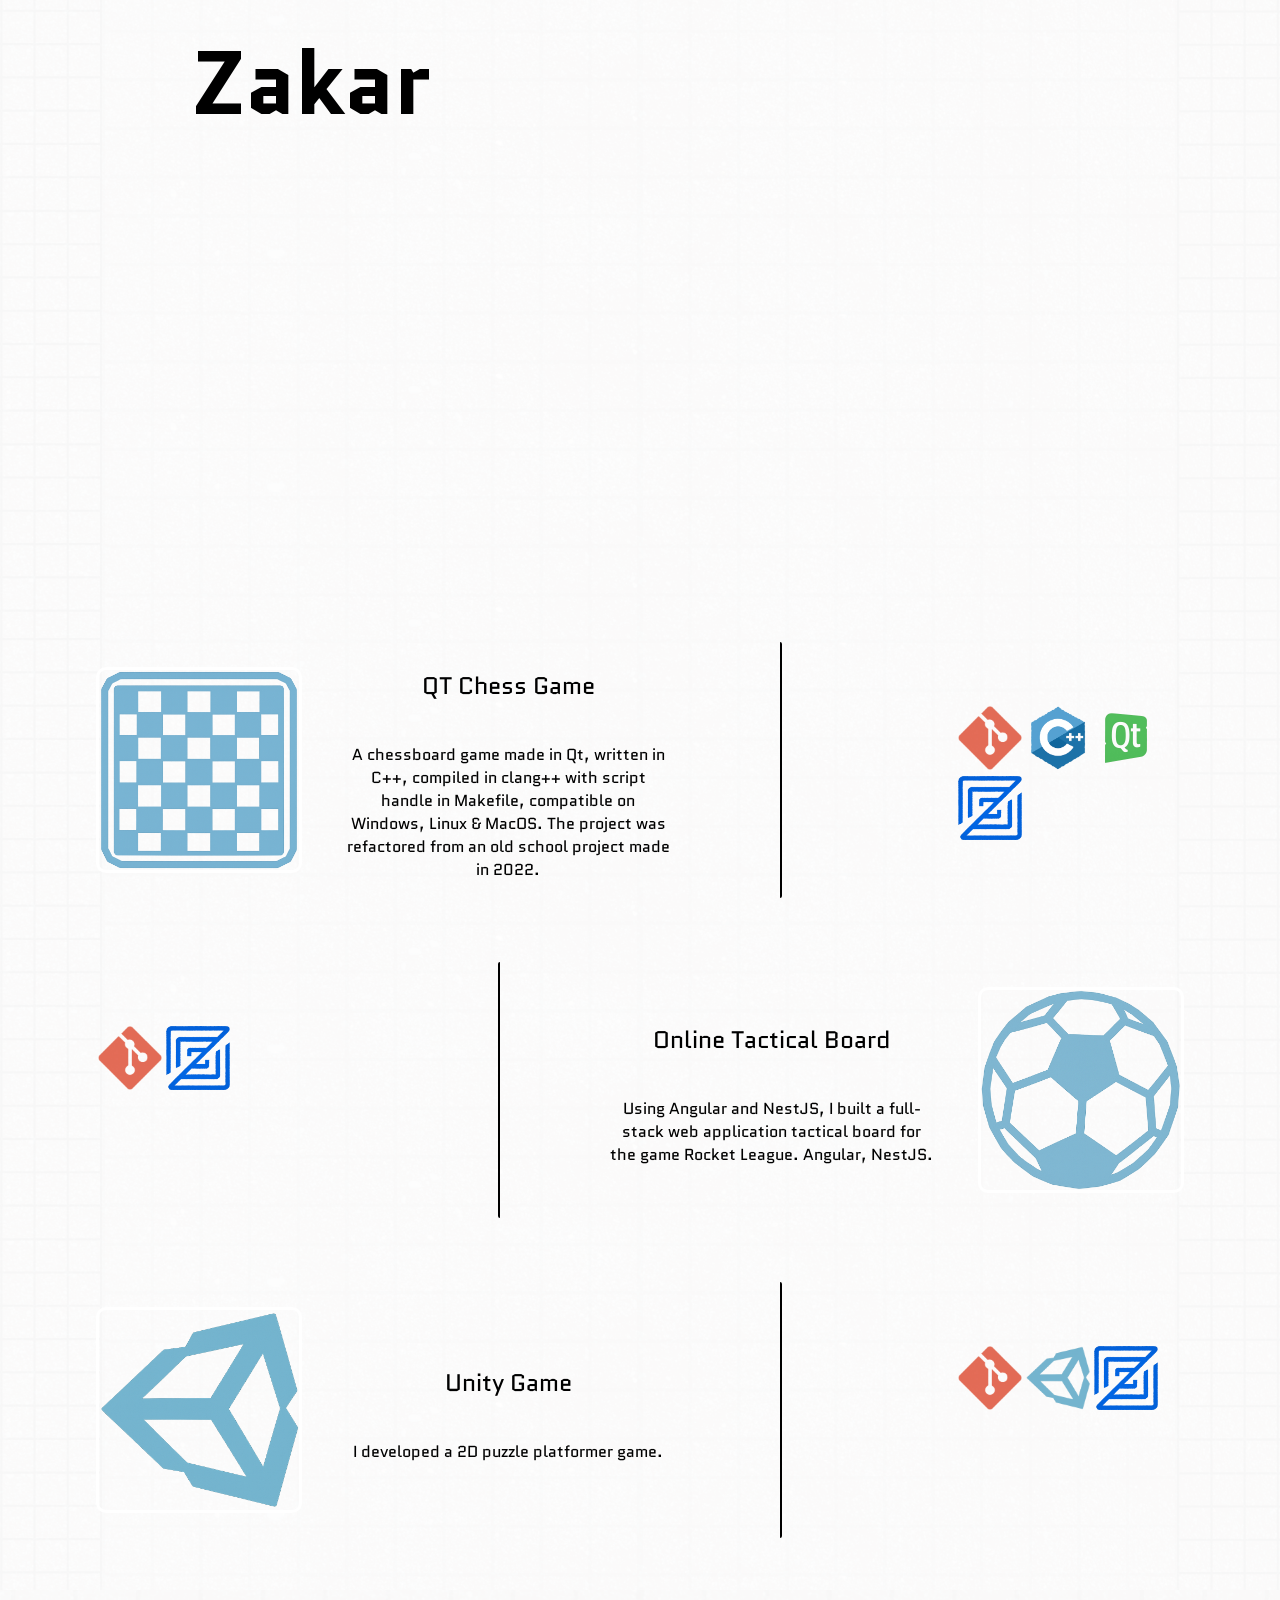
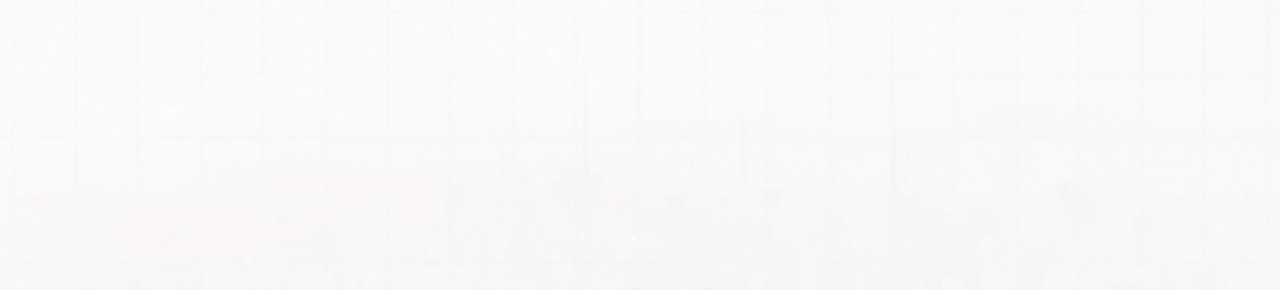
==== index.html @ ba34f562 "feat: popup set up" ====
<!doctype html>
<html leng="en">
    <head>
        <meta charset="UTF-8" />
        <meta name="viewport" content="width=device-width, initial-scale=1.0" />
        <link rel="stylesheet" href="./index.css" />
        <link rel="stylesheet" href="./popup.css" />
        <link rel="icon" type="image/x-icon" href="./assets/favicon.ico" />
        <link rel="preconnect" href="https://fonts.googleapis.com" />
        <link rel="preconnect" href="https://fonts.gstatic.com" crossorigin />
        <link
            href="https://fonts.googleapis.com/css2?family=Quantico:ital,wght@0,400;0,700;1,400;1,700&display=swap"
            rel="stylesheet"
        />
        <title>ZakariaZair</title>
        <script type="module" src="./index.js"></script>
    </head>

    <body>
        <div class="popup-holder"></div>
        <header>
            <!-- NAV  BAR -->
            <!-- Not right now... -->
            <!--    ME    -->
            <div class="self-holder">
                <div class="self-name">
                    <h1></h1>
                </div>
                <div class="self-description">
                    <p></p>
                    <div class="self-links"></div>
                </div>
                <div class="self-profile"></div>
            </div>
        </header>
        <main>
            <!-- PROJECTs -->
            <div class="projects-holder"></div>
        </main>
        <footer>
            <!--   INFO   -->
        </footer>
    </body>
</html>
---- index.css ----
html {
    font-family: "Quantico", sans-serif;
}

body {
    padding: 0;
    margin: 0;
}

header {
    width: 100%;
    height: 70vh;
    padding: 0;
    margin: 0;
    background-color: cadetblue;
    background: center/100% url("assets/up_bg.png");
}

.self-holder {
    width: 70%;
    height: 100%;
    margin: 0 15%;
    display: flex;
    justify-content: flex-start;
    align-items: center;
    flex-direction: column;
}

.self-name {
    width: 100%;
    padding: 2% 0 1%;
    display: flex;
    justify-content: flex-start;
    align-items: center;
    flex-direction: row;
    & h1 {
        padding: 0;
        margin: 0;
        font-size: 90px;
    }
}

.self-description {
    width: 100%;
    padding: 1% 0;
    display: flex;
    justify-content: flex-start;
    align-items: center;
    flex-direction: row;
    & p {
        padding: 0;
        margin: 0;
        font-size: 24px;
    }
}

.self-links {
    display: flex;
    flex-direction: row;
    align-items: center;
    justify-content: flex-start;
    & a {
        width: 32px;
        height: 32px;
        margin: 0 5px;
    }
    & * img {
        width: 32px;
        height: 32px;
    }
    & * img:hover {
        width: 40px;
        height: 40px;
    }
}

.self-profile {
    margin: 25px 0 0;
    width: 100%;
    display: flex;
    flex-direction: column;
    align-items: flex-start;
    justify-content: center;
    & p {
        font-size: 16px;
        margin: 2px 0;
    }
}

main {
    width: 100%;
    padding: 0;
    margin: 0;
    background: center/100% url("assets/up_bg.png");
}

.projects-holder {
    width: 100%;
    display: flex;
    align-items: center;
    flex-direction: column;
    justify-content: space-around;
    & .project-container:nth-child(even) {
        flex-direction: row-reverse;
        & .project-description {
            padding-left: 10%;
            margin-left: 12%;
            border-left: 2px solid black;
            border-radius: 2px;
        }
    }
    & .project-container:nth-child(odd) {
        flex-direction: row;
        & .project-description {
            padding-right: 10%;
            margin-right: 12%;
            border-right: 2px solid black;
            border-radius: 2px;
        }
    }
}

.project-container {
    width: 85%;
    height: 320px;
    display: flex;
    flex-wrap: wrap;
    justify-content: space-between;
    align-items: center;
    transition:
        opacity 0.5s ease-in-out,
        transform 1.2s cubic-bezier(0.68, -0.55, 0.265, 1.55);
}

.project-button {
    border: 3px solid white;
    border-radius: 10px;
    width: 20%;
    margin: 0;
    width: 200px;
    height: 200px;
    & img {
        width: 200px;
        height: 200px;
    }
    &:hover {
        border: 3px solid deepskyblue;
    }
}

.project-description {
    width: 30%;
    height: 80%;
    display: flex;
    flex-direction: column;
    align-items: center;
    justify-content: center;
    & p:first-child {
        font-size: 24px;
    }
    & p:nth-child(2) {
        font-size: 16px;
        text-align: center;
    }
}

.project-logos {
    display: flexbox;
    align-items: center;
    justify-content: center;
    flex-direction: row;
    width: 21%;
    height: 128px;
    & img {
        width: 64px;
        height: 64px;
        margin: 0 2px;
    }
}

footer {
    width: 100%;
    height: 300px;
    padding: 0;
    margin: 0;
    background: no-repeat center/100% url("assets/foot_bg.png");
    background-size: cover;
}

.popup-holder {
    display: none;
    position: absolute;
    width: 100%;
    height: 100%;
    background-color: rgba(0, 0, 0, 0.5);
}

/*   */
/* M */
/* E */
/* D */
/* I */
/* A */
/*   */
/* S */
/* R */
/* E */
/* E */
/* N */
/*   */

@media screen and (max-width: 731px) {
    header {
        height: 60vh;
    }
    .self-name {
        justify-content: center;
        margin-top: 50px;
        & h1 {
            font-size: 30px;
        }
    }
    .self-description {
        flex-direction: row-reverse;
        margin-top: 25px;
        & p {
            font-size: 16px;
        }
    }
    .self-profile {
        & p {
            font-size: 11px;
        }
    }
    .project-container {
        height: 225px;
    }
    .project-button {
        width: 64px;
        height: 64px;
        & img {
            width: 64px;
            height: 64px;
        }
    }
    .project-description {
        height: 50%;
        & p:first-child {
            font-size: 12px;
        }
        & p:nth-child(2) {
            font-size: 8px;
            text-align: center;
        }
    }
    .project-logos {
        & img {
            width: 32px;
            height: 32px;
        }
    }
}
---- popup.css ----
.pop-noground {
    width: 100%;
    height: 100%;
}
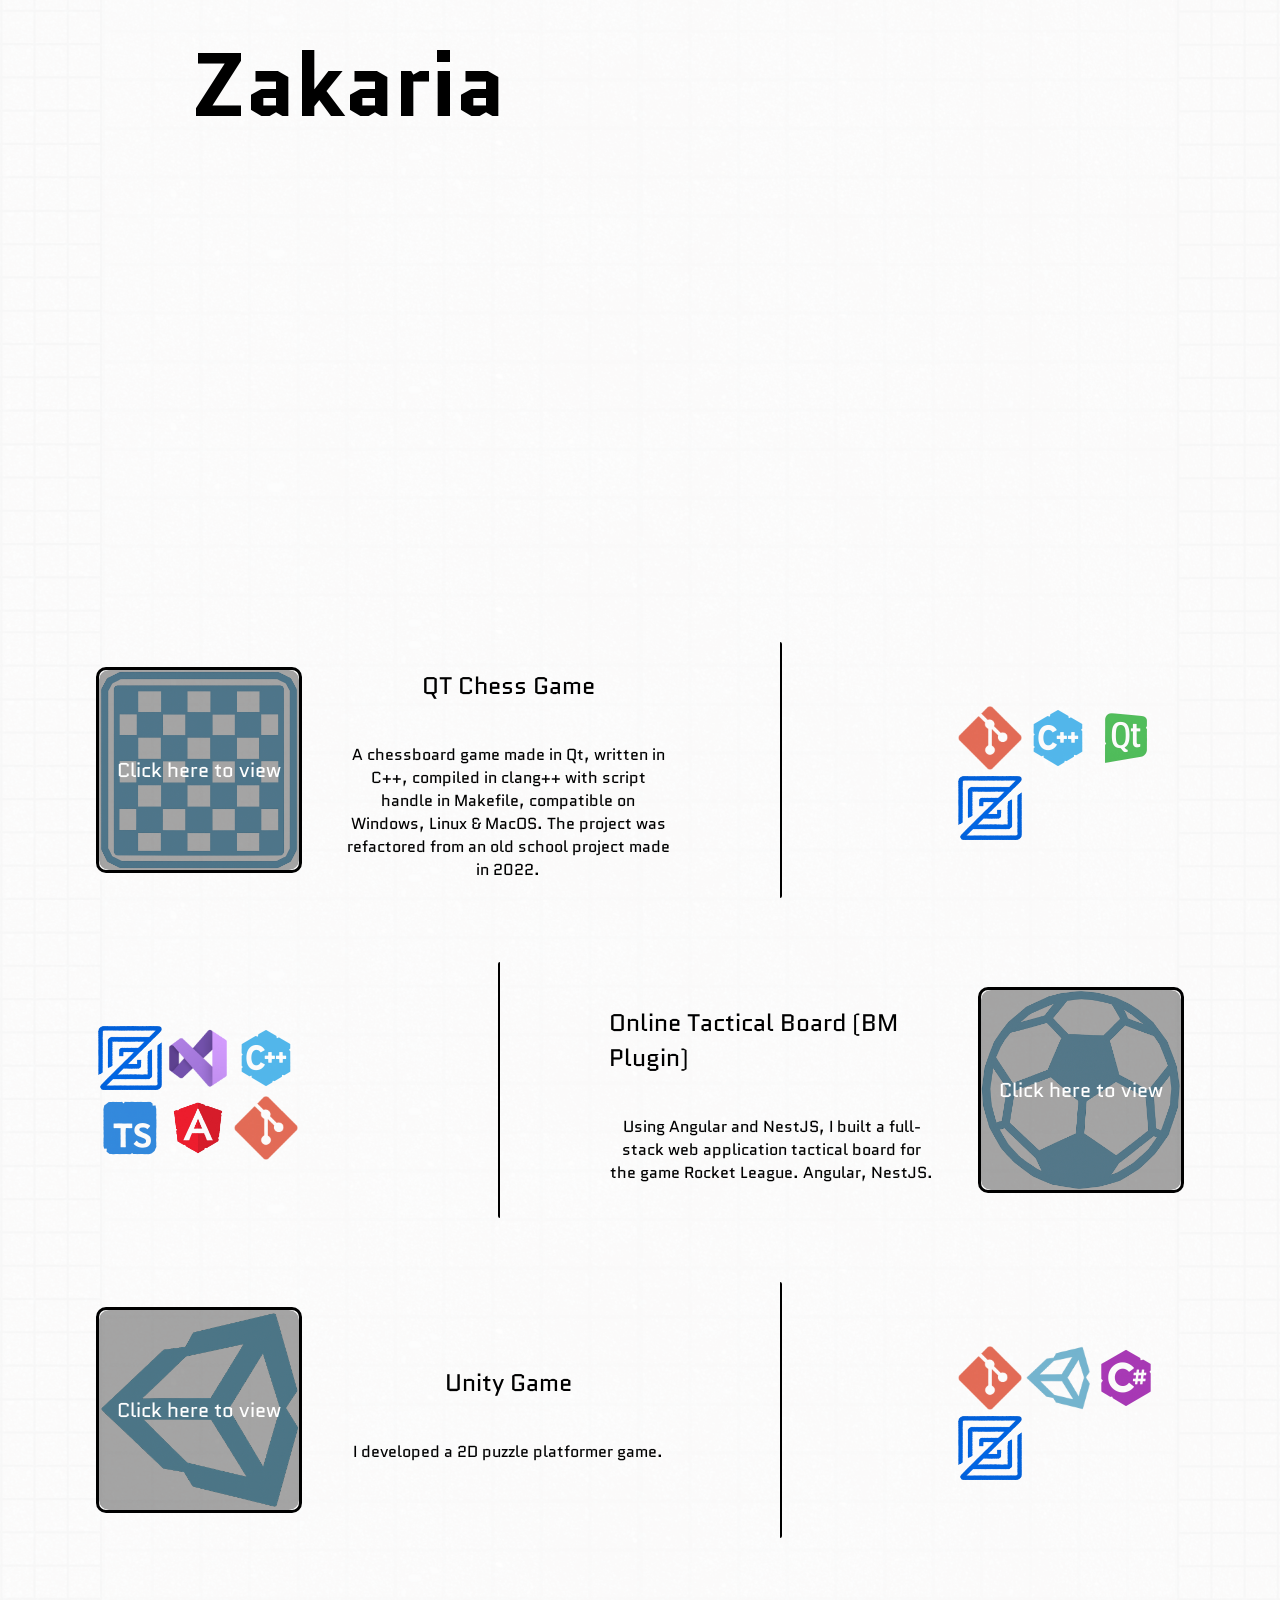
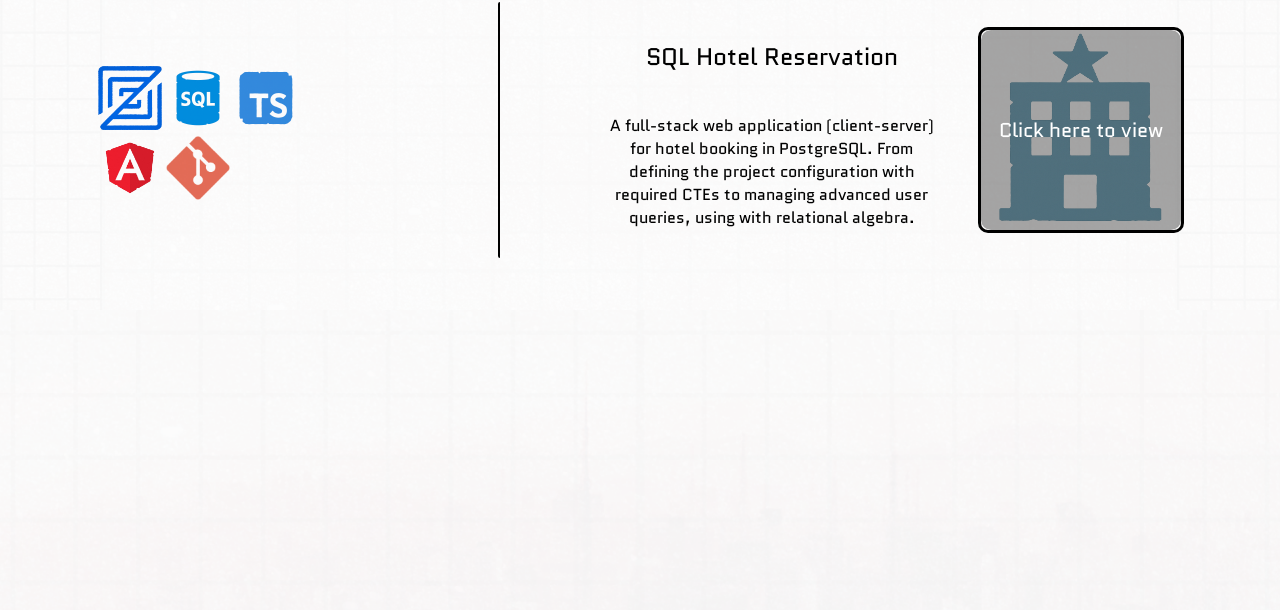
==== commit 1e5585aa: "feat: changed popup css" ====
--- a/index.html
+++ b/index.html
@@ -16,11 +16,11 @@
         <script type="module" src="./index.js"></script>
     </head>
 
+    <div class="popup-holder"></div>
     <body>
-        <div class="popup-holder"></div>
+        <!-- NAV  BAR -->
+        <!-- Not right now... -->
         <header>
-            <!-- NAV  BAR -->
-            <!-- Not right now... -->
             <!--    ME    -->
             <div class="self-holder">
                 <div class="self-name">
--- a/index.css
+++ b/index.css
@@ -3,7 +3,6 @@
 }
 
 body {
-    padding: 0;
     margin: 0;
 }
 
@@ -12,12 +11,11 @@
     height: 70vh;
     padding: 0;
     margin: 0;
-    background-color: cadetblue;
     background: center/100% url("assets/up_bg.png");
 }
 
 .self-holder {
-    width: 70%;
+    width: 80%;
     height: 100%;
     margin: 0 15%;
     display: flex;
@@ -33,6 +31,7 @@
     justify-content: flex-start;
     align-items: center;
     flex-direction: row;
+
     & h1 {
         padding: 0;
         margin: 0;
@@ -60,17 +59,18 @@
     align-items: center;
     justify-content: flex-start;
     & a {
-        width: 32px;
-        height: 32px;
+        width: 35px;
+        height: 35px;
         margin: 0 5px;
     }
     & * img {
-        width: 32px;
-        height: 32px;
+        width: 35px;
+        height: 35px;
+        transition: 0.2s cubic-bezier(0.175, 0.885, 0.32, 1.275);
     }
     & * img:hover {
-        width: 40px;
-        height: 40px;
+        width: 37px;
+        height: 37px;
     }
 }
 
@@ -124,7 +124,6 @@
     width: 85%;
     height: 320px;
     display: flex;
-    flex-wrap: wrap;
     justify-content: space-between;
     align-items: center;
     transition:
@@ -133,12 +132,29 @@
 }
 
 .project-button {
-    border: 3px solid white;
+    border: 3px solid;
     border-radius: 10px;
     width: 20%;
     margin: 0;
     width: 200px;
     height: 200px;
+    display: flex;
+    align-items: center;
+    justify-content: center;
+    & span {
+        font-size: 20px;
+        display: flex;
+        align-items: center;
+        justify-content: center;
+        opacity: 1;
+        position: absolute;
+        color: white;
+        background-color: rgba(0, 0, 0, 0.35);
+        border-radius: 10px;
+        width: 200px;
+        height: 200px;
+        transition: 0.3s cubic-bezier(0.68, -0.55, 0.265, 1.55);
+    }
     & img {
         width: 200px;
         height: 200px;
@@ -152,9 +168,9 @@
     width: 30%;
     height: 80%;
     display: flex;
-    flex-direction: column;
-    align-items: center;
-    justify-content: center;
+    align-items: center;
+    justify-content: center;
+    flex-direction: column;
     & p:first-child {
         font-size: 24px;
     }
@@ -175,6 +191,10 @@
         width: 64px;
         height: 64px;
         margin: 0 2px;
+        transition: 0.4s cubic-bezier(0.175, 0.885, 0.32, 1.275);
+    }
+    & img:hover {
+        transform: translate(0, -20px) scale(1.2);
     }
 }
 
@@ -188,11 +208,17 @@
 }
 
 .popup-holder {
+    top: 0;
+    left: 0;
     display: none;
+    align-items: center;
+    justify-content: center;
     position: absolute;
     width: 100%;
     height: 100%;
-    background-color: rgba(0, 0, 0, 0.5);
+    z-index: 1000;
+    background-color: rgba(0, 0, 0, 0.7);
+    transition: opacity 0.5s cubic-bezier(0.19, 1, 0.22, 1);
 }
 
 /*   */
@@ -203,13 +229,14 @@
 /* A */
 /*   */
 /* S */
+/* C */
 /* R */
 /* E */
 /* E */
 /* N */
 /*   */
 
-@media screen and (max-width: 731px) {
+@media screen and (max-width: 800px) {
     header {
         height: 60vh;
     }
@@ -234,10 +261,16 @@
     }
     .project-container {
         height: 225px;
+        flex-direction: column;
     }
     .project-button {
         width: 64px;
         height: 64px;
+        & span {
+            font-size: 10px;
+            width: 64px;
+            height: 64px;
+        }
         & img {
             width: 64px;
             height: 64px;
--- a/popup.css
+++ b/popup.css
@@ -1,4 +1,134 @@
-.pop-noground {
-    width: 100%;
+.pop-background {
+    width: 70%;
+    height: 85%;
+    border-radius: 20px;
+    background-color: white;
+    border: 3px solid dimgray;
+    border-radius: 25px;
+    box-shadow: 0px 0px 6px lightblue;
+}
+
+.project-name {
+    height: 10%;
+    display: flex;
+    align-items: center;
+    justify-content: center;
+    & span {
+        font-size: 40px;
+        width: 100%;
+        text-align: center;
+    }
+}
+.project-slider-full-desc-holder {
+    height: 90%;
+    display: flex;
+    flex-direction: row;
+    align-items: center;
+    justify-content: center;
+}
+.slider-holder {
     height: 100%;
+    width: 65%;
+    display: flex;
+    align-items: center;
+    justify-content: space-evenly;
 }
+.project-full-description {
+    height: 70%;
+    width: 35%;
+    border-left: 2px solid black;
+    display: flex;
+    align-items: center;
+    justify-content: center;
+    & span {
+        text-align: center;
+        font-size: 14px;
+        width: 100%;
+        height: 100%;
+    }
+}
+
+.slider-left {
+    width: 50px;
+    & img {
+        width: 50px;
+        height: 50px;
+        transition: 0.05s cubic-bezier(0.445, 0.05, 0.55, 0.95);
+    }
+    & img:hover {
+        transform: scale(1.2);
+    }
+}
+.content-holder {
+    width: 70%;
+    height: 100%;
+    display: flex;
+    align-items: center;
+    justify-content: center;
+    & img {
+        height: 400px;
+        min-width: 250px;
+        border-radius: 3px;
+        box-shadow: 5px 5px 10px rgba(0, 0, 0, 0.45);
+    }
+}
+.slider-right {
+    width: 50px;
+    & img {
+        width: 50px;
+        height: 50px;
+        transition: 0.05s cubic-bezier(0.445, 0.05, 0.55, 0.95);
+    }
+    & img:hover {
+        transform: scale(1.2);
+    }
+}
+
+/*   */
+/* M */
+/* E */
+/* D */
+/* I */
+/* A */
+/*   */
+/* S */
+/* C */
+/* R */
+/* E */
+/* E */
+/* N */
+/*   */
+
+@media screen and (max-width: 1050px) {
+    .pop-background {
+        width: 95%;
+        height: 80%;
+        border-radius: 10px;
+        background-color: white;
+    }
+    .project-name {
+        height: 5%;
+        & span {
+            font-size: 20px;
+        }
+    }
+    .slider-holder {
+        height: 45%;
+    }
+    .project-full-description {
+        height: 55%;
+        display: flex;
+        align-items: center;
+        justify-content: center;
+        & span {
+            font-size: 12px;
+        }
+    }
+    .content-holder {
+        & img {
+            height: 250px;
+            min-height: 90px;
+            min-width: 70px;
+        }
+    }
+}
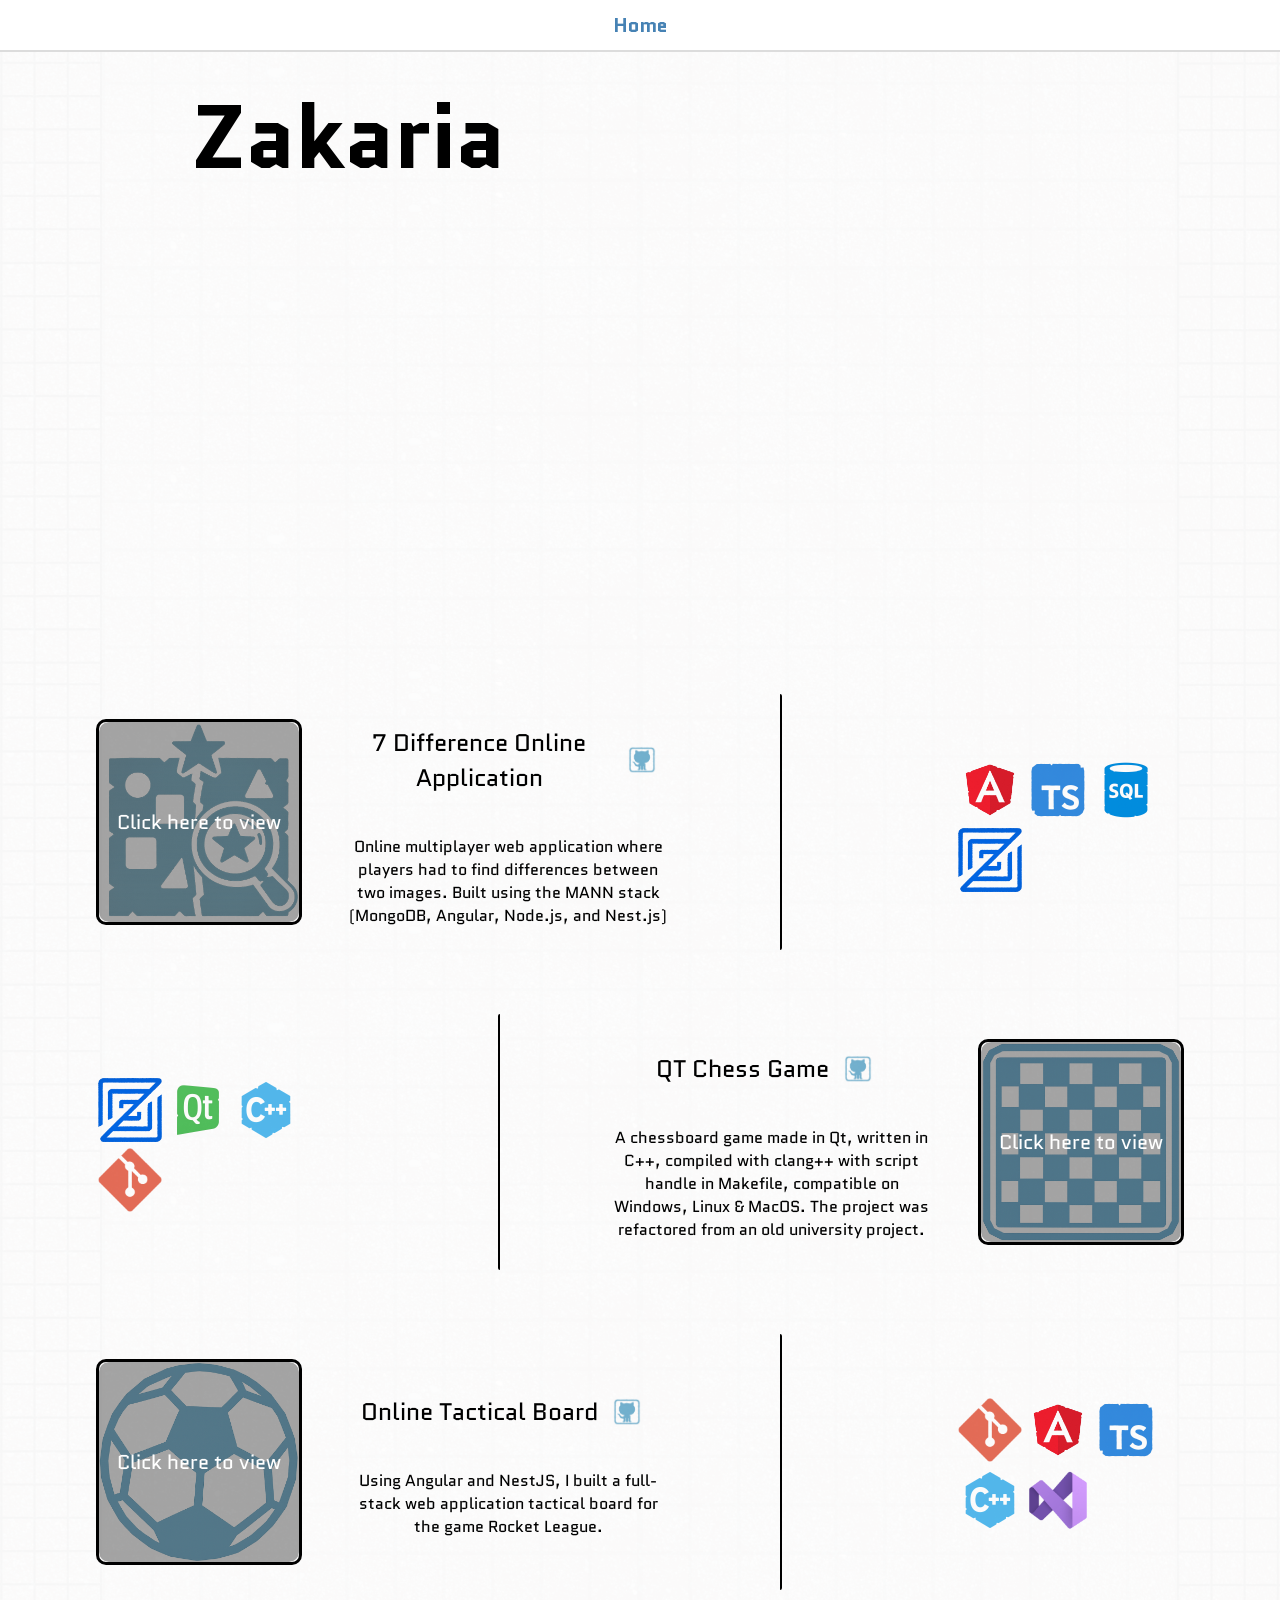
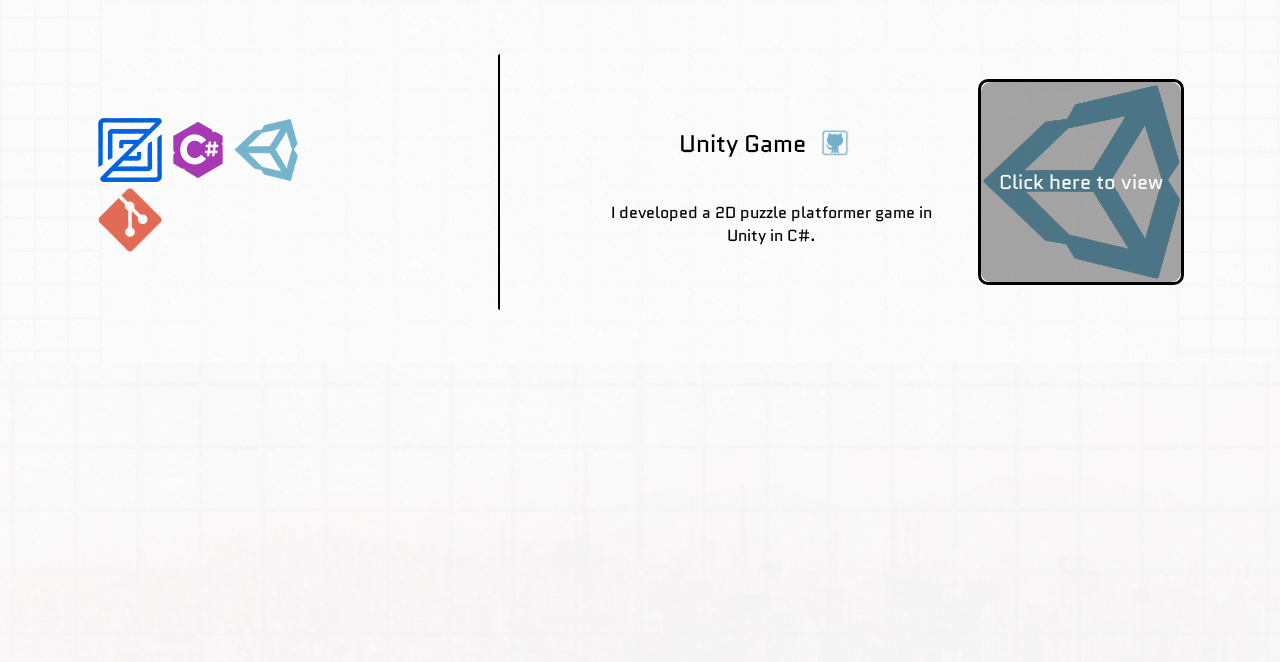
==== commit 12245bce: "feat: another description and navbar init" ====
--- a/index.html
+++ b/index.html
@@ -18,8 +18,8 @@
 
     <div class="popup-holder"></div>
     <body>
-        <!-- NAV  BAR -->
-        <!-- Not right now... -->
+        <!-- NAV BAR -->
+        <nav class="nav-bar"></nav>
         <header>
             <!--    ME    -->
             <div class="self-holder">
--- a/index.css
+++ b/index.css
@@ -171,12 +171,33 @@
     align-items: center;
     justify-content: center;
     flex-direction: column;
-    & p:first-child {
-        font-size: 24px;
-    }
-    & p:nth-child(2) {
+
+    & p {
         font-size: 16px;
         text-align: center;
+    }
+}
+
+.project-title {
+    display: flex;
+    align-items: center;
+    flex-direction: row-reverse;
+    & p {
+        font-size: 24px;
+    }
+    & a {
+        height: 100%;
+        display: flex;
+        align-items: center;
+        padding: 0px 15px;
+        transition: 1.1s cubic-bezier(0.175, 0.885, 0.32, 1.275);
+    }
+    & a:hover {
+        transform: translate(0, 0px) scale(1.8);
+    }
+    & a img {
+        width: 28px;
+        height: 28px;
     }
 }
 
@@ -219,6 +240,26 @@
     z-index: 1000;
     background-color: rgba(0, 0, 0, 0.7);
     transition: opacity 0.5s cubic-bezier(0.19, 1, 0.22, 1);
+}
+
+nav {
+    display: flex;
+    flex-direction: row;
+    align-items: center;
+    justify-content: center;
+    position: sticky;
+    top: 0;
+    width: 100%;
+    height: 50px;
+    background-color: white;
+    border-bottom: 2px solid gainsboro;
+    transition: opacity 0.2s cubic-bezier(0.19, 1, 0.22, 1);
+    a {
+        font-size: 20px;
+        text-decoration: none;
+        font-weight: bolder;
+        color: steelblue;
+    }
 }
 
 /*   */
@@ -292,4 +333,10 @@
             height: 32px;
         }
     }
-}
+    .project-title {
+        & a img {
+            width: 12px;
+            height: 12px;
+        }
+    }
+}
--- a/popup.css
+++ b/popup.css
@@ -34,8 +34,9 @@
     justify-content: space-evenly;
 }
 .project-full-description {
-    height: 70%;
+    height: 60%;
     width: 35%;
+    padding: 2% 2%;
     border-left: 2px solid black;
     display: flex;
     align-items: center;
@@ -114,14 +115,21 @@
     }
     .slider-holder {
         height: 45%;
+        padding: 5% 0%;
+    }
+    .project-slider-full-desc-holder {
+        flex-direction: column;
     }
     .project-full-description {
+        width: 70%;
         height: 55%;
         display: flex;
         align-items: center;
         justify-content: center;
+        border-left: none;
+        border-top: 2px solid black;
         & span {
-            font-size: 12px;
+            font-size: 11px;
         }
     }
     .content-holder {
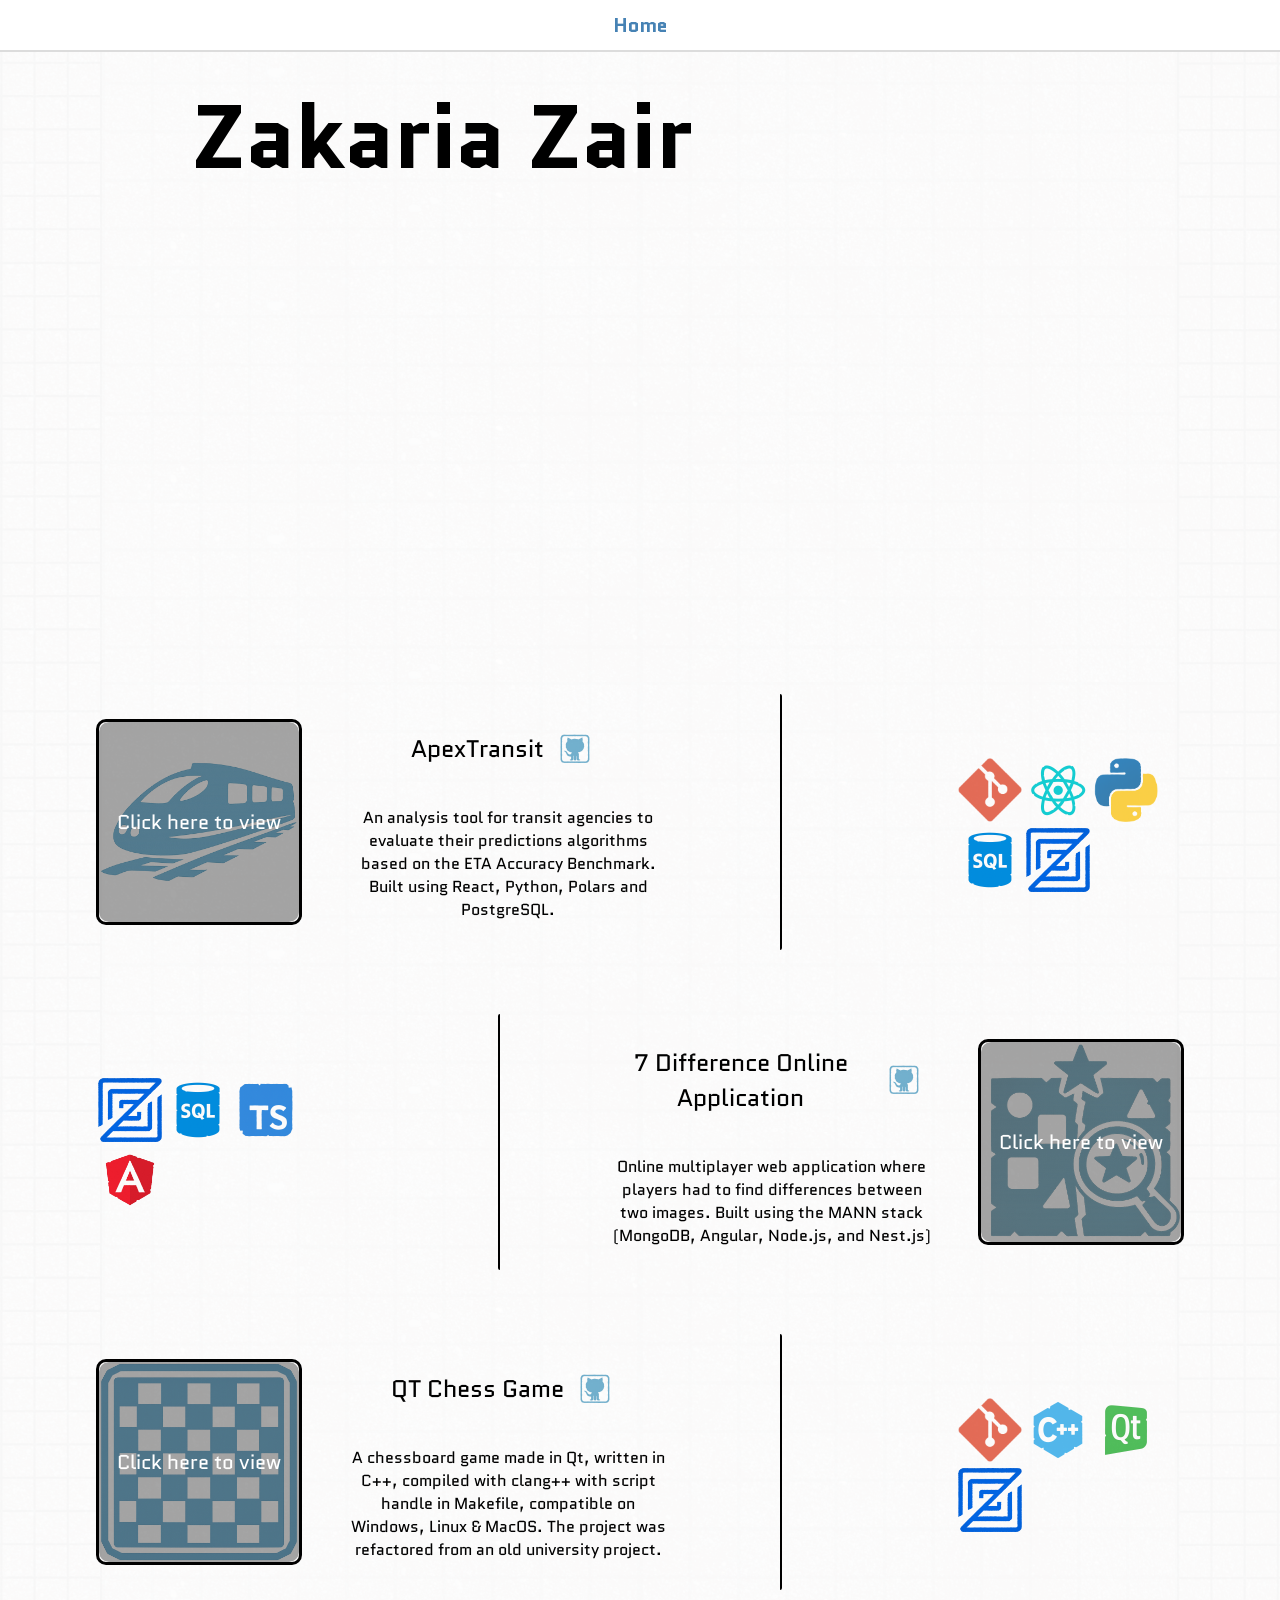
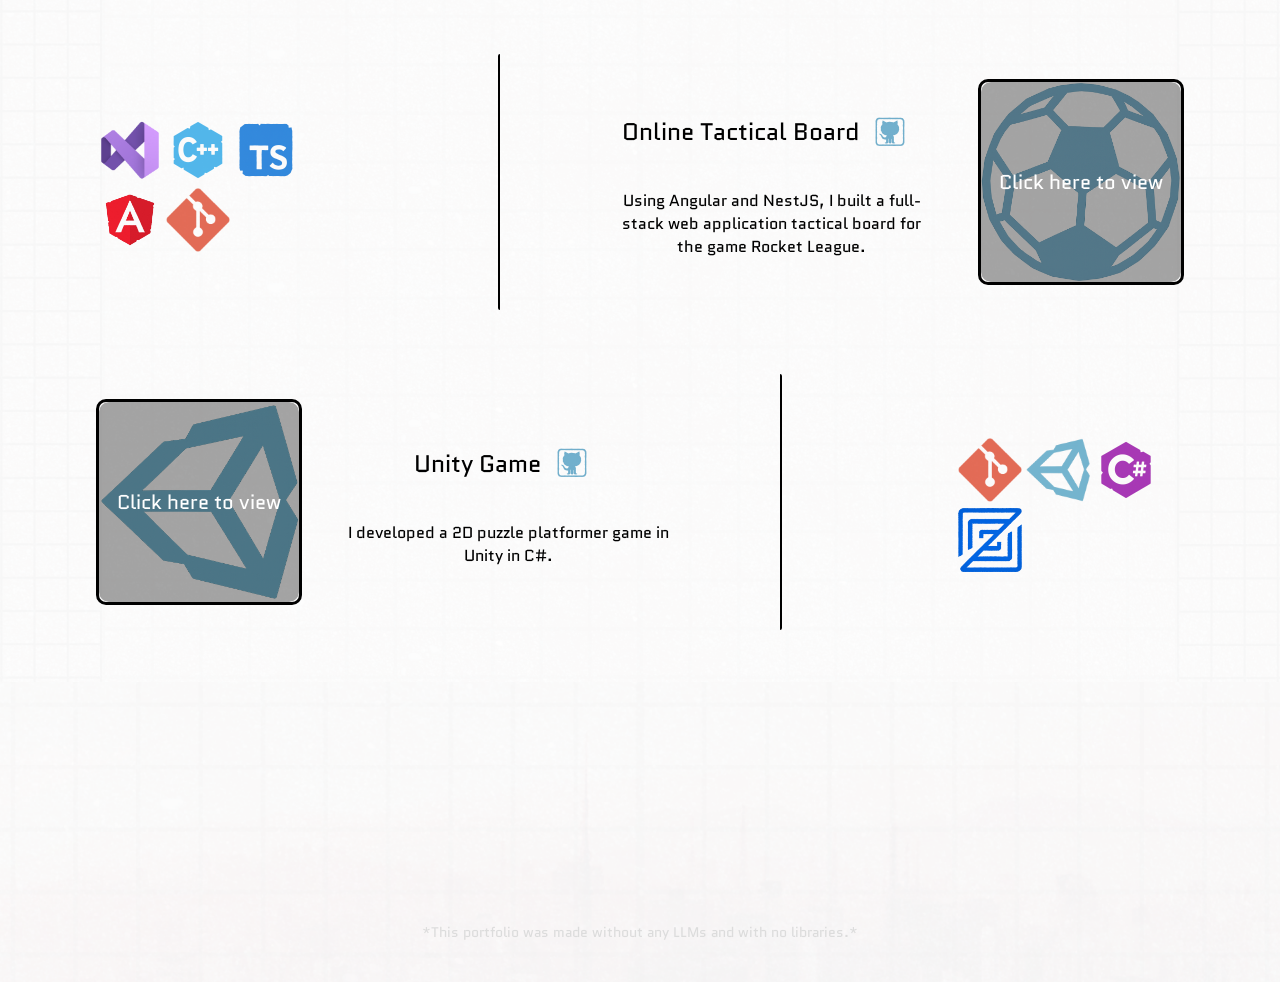
==== commit 176be0b3: "feat: footer disclaimer" ====
--- a/index.html
+++ b/index.html
@@ -39,6 +39,8 @@
         </main>
         <footer>
             <!--   INFO   -->
+            <div class="about"></div>
+            <span>*This portfolio was made without any LLMs and with no libraries.*</span>
         </footer>
     </body>
 </html>
--- a/index.css
+++ b/index.css
@@ -193,11 +193,11 @@
         transition: 1.1s cubic-bezier(0.175, 0.885, 0.32, 1.275);
     }
     & a:hover {
-        transform: translate(0, 0px) scale(1.8);
+        transform: translate(0, 0px) scale(1.2);
     }
     & a img {
-        width: 28px;
-        height: 28px;
+        width: 32px;
+        height: 32px;
     }
 }
 
@@ -226,6 +226,19 @@
     margin: 0;
     background: no-repeat center/100% url("assets/foot_bg.png");
     background-size: cover;
+    display: flex;
+    flex-direction: column;
+    align-items: center;
+
+    & .about {
+        height: 80%;
+    }
+    & span {
+        height: 20%;
+        font-size: 14px;
+        color: gainsboro;
+        text-align: center;
+    }
 }
 
 .popup-holder {
--- a/popup.css
+++ b/popup.css
@@ -3,13 +3,13 @@
     height: 85%;
     border-radius: 20px;
     background-color: white;
-    border: 3px solid dimgray;
+    border: 3px solid whitesmoke;
     border-radius: 25px;
-    box-shadow: 0px 0px 6px lightblue;
+    box-shadow: 0px 0px 6px midnightblue;
 }
 
 .project-name {
-    height: 10%;
+    height: 15%;
     display: flex;
     align-items: center;
     justify-content: center;
@@ -20,7 +20,7 @@
     }
 }
 .project-slider-full-desc-holder {
-    height: 90%;
+    height: 70%;
     display: flex;
     flex-direction: row;
     align-items: center;
@@ -114,10 +114,11 @@
         }
     }
     .slider-holder {
-        height: 45%;
+        height: 65%;
         padding: 5% 0%;
     }
     .project-slider-full-desc-holder {
+        height: 95%;
         flex-direction: column;
     }
     .project-full-description {
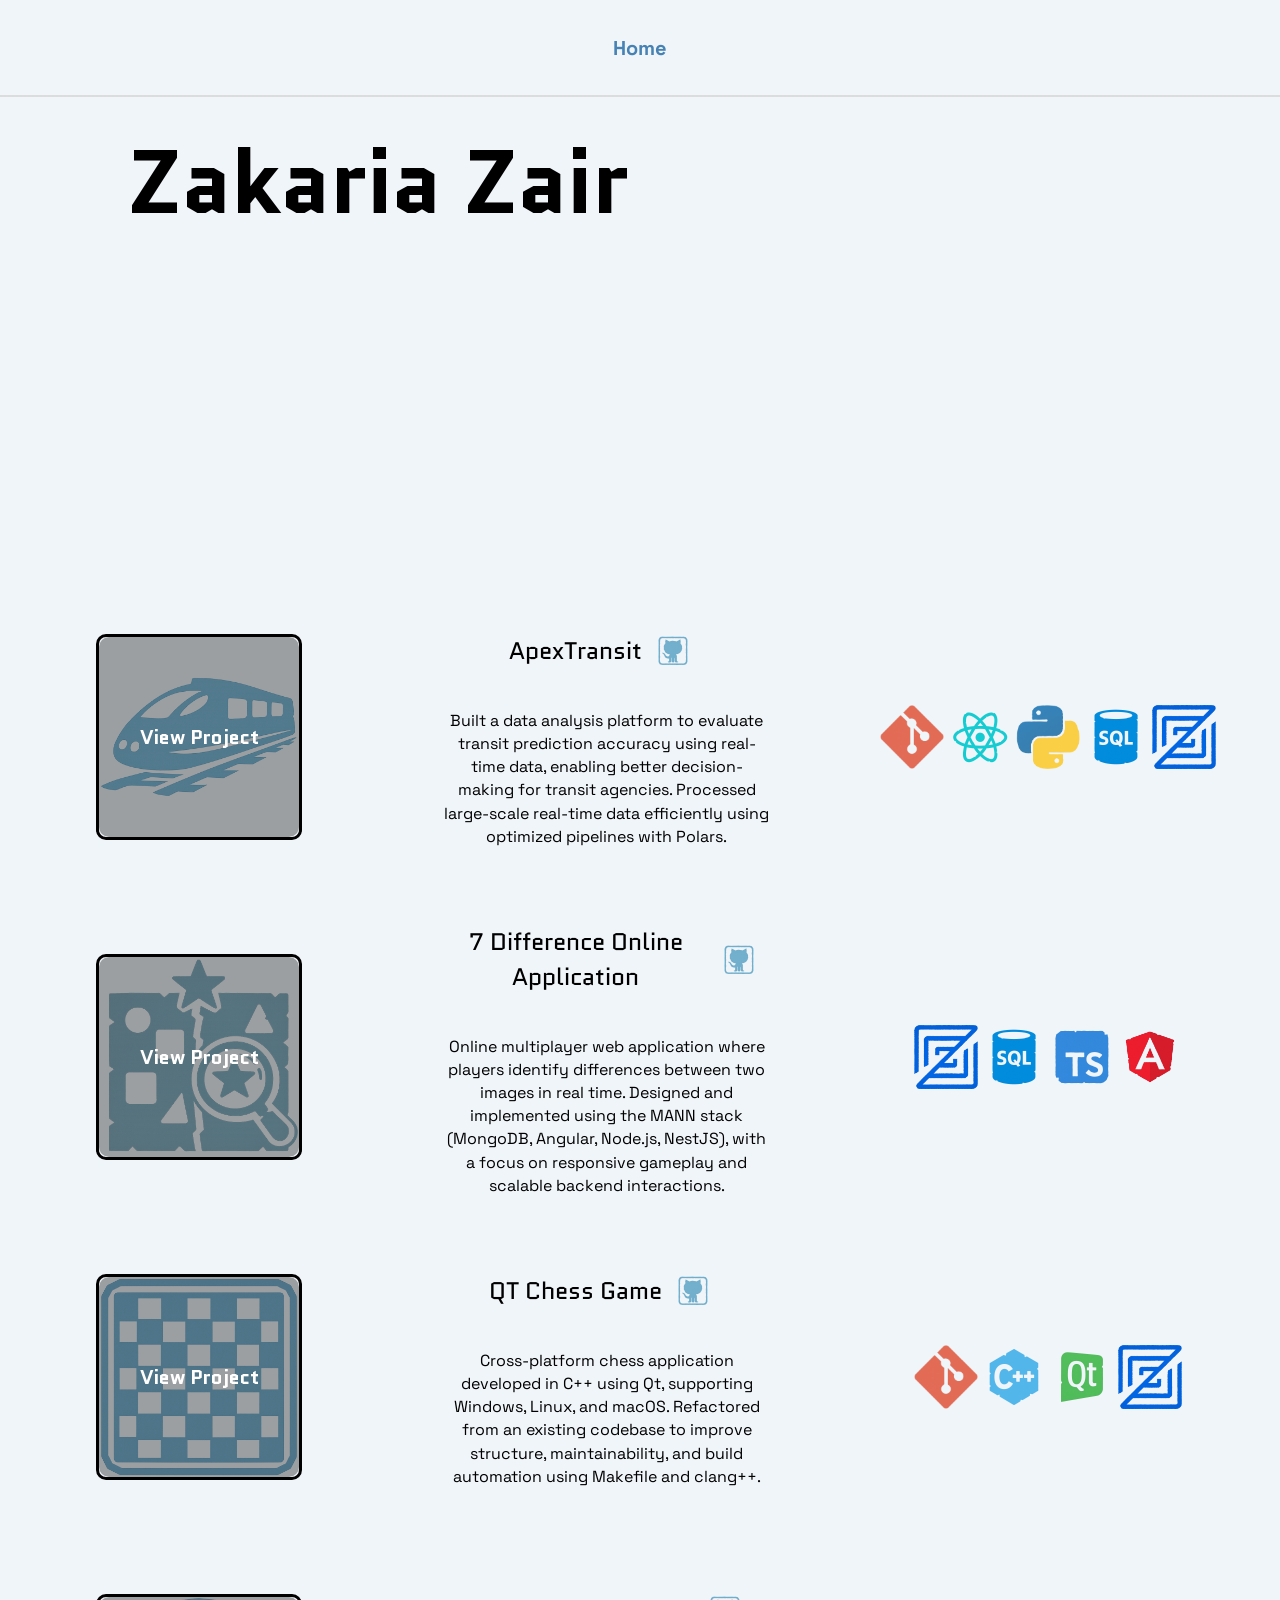
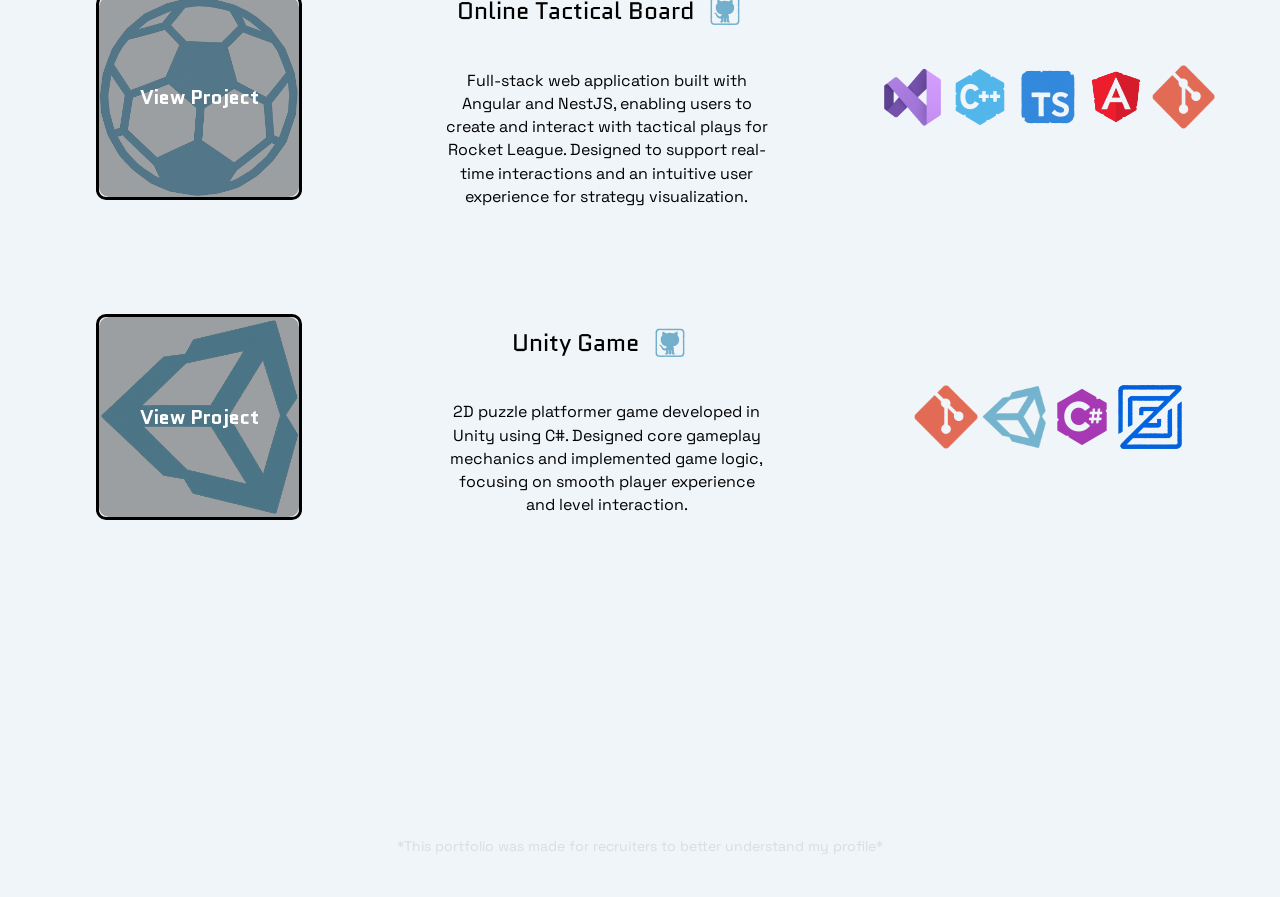
==== commit f62c9d29: "Refine portfolio layout, typography, and content" ====
--- a/index.html
+++ b/index.html
@@ -9,7 +9,7 @@
         <link rel="preconnect" href="https://fonts.googleapis.com" />
         <link rel="preconnect" href="https://fonts.gstatic.com" crossorigin />
         <link
-            href="https://fonts.googleapis.com/css2?family=Quantico:ital,wght@0,400;0,700;1,400;1,700&display=swap"
+            href="https://fonts.googleapis.com/css2?family=Quantico:wght@400;700&family=Space+Grotesk:wght@400;500;600;700&display=swap"
             rel="stylesheet"
         />
         <title>ZakariaZair</title>
@@ -39,8 +39,6 @@
         </main>
         <footer>
             <!--   INFO   -->
-            <div class="about"></div>
-            <span>*This portfolio was made without any LLMs and with no libraries.*</span>
         </footer>
     </body>
 </html>
--- a/index.css
+++ b/index.css
@@ -1,5 +1,5 @@
 html {
-    font-family: "Quantico", sans-serif;
+    font-family: "Space Grotesk", system-ui, sans-serif;
 }
 
 body {
@@ -8,16 +8,16 @@
 
 header {
     width: 100%;
-    height: 70vh;
+    height: 500px;
     padding: 0;
     margin: 0;
-    background: center/100% url("assets/up_bg.png");
+    background-color: rgb(240, 245, 249);
 }
 
 .self-holder {
     width: 80%;
-    height: 100%;
-    margin: 0 15%;
+    height: 500px;
+    margin: 0 10%;
     display: flex;
     justify-content: flex-start;
     align-items: center;
@@ -36,6 +36,8 @@
         padding: 0;
         margin: 0;
         font-size: 90px;
+        font-family: "Quantico", sans-serif;
+        font-weight: 700;
     }
 }
 
@@ -50,6 +52,7 @@
         padding: 0;
         margin: 0;
         font-size: 24px;
+        font-family: "Quantico", sans-serif;
     }
 }
 
@@ -84,6 +87,7 @@
     & p {
         font-size: 16px;
         margin: 2px 0;
+        line-height: 1.45;
     }
 }
 
@@ -91,7 +95,7 @@
     width: 100%;
     padding: 0;
     margin: 0;
-    background: center/100% url("assets/up_bg.png");
+    background-color: rgb(240, 245, 249);
 }
 
 .projects-holder {
@@ -100,11 +104,11 @@
     align-items: center;
     flex-direction: column;
     justify-content: space-around;
-    & .project-container:nth-child(even) {
+    /*& .project-container:nth-child(even) {
         flex-direction: row-reverse;
         & .project-description {
-            padding-left: 10%;
-            margin-left: 12%;
+            padding-left: 5%;
+            margin-left: 6%;
             border-left: 2px solid black;
             border-radius: 2px;
         }
@@ -112,12 +116,13 @@
     & .project-container:nth-child(odd) {
         flex-direction: row;
         & .project-description {
-            padding-right: 10%;
-            margin-right: 12%;
+            padding-right: 5%;
+            margin-right: 6%;
             border-right: 2px solid black;
             border-radius: 2px;
         }
-    }
+    }*/
+
 }
 
 .project-container {
@@ -143,6 +148,8 @@
     justify-content: center;
     & span {
         font-size: 20px;
+        font-family: "Quantico", sans-serif;
+        font-weight: 700;
         display: flex;
         align-items: center;
         justify-content: center;
@@ -175,6 +182,8 @@
     & p {
         font-size: 16px;
         text-align: center;
+        font-weight: 400;
+        line-height: 1.45;
     }
 }
 
@@ -182,6 +191,7 @@
     display: flex;
     align-items: center;
     flex-direction: row-reverse;
+    font-family: "Quantico", sans-serif;
     & p {
         font-size: 24px;
     }
@@ -202,11 +212,11 @@
 }
 
 .project-logos {
-    display: flexbox;
-    align-items: center;
-    justify-content: center;
-    flex-direction: row;
-    width: 21%;
+    display: flex;
+    align-items: center;
+    justify-content: center;
+    flex-direction: row;
+    width: 25%;
     height: 128px;
     & img {
         width: 64px;
@@ -224,7 +234,7 @@
     height: 300px;
     padding: 0;
     margin: 0;
-    background: no-repeat center/100% url("assets/foot_bg.png");
+    background-color: rgb(240, 245, 249);
     background-size: cover;
     display: flex;
     flex-direction: column;
@@ -263,8 +273,8 @@
     position: sticky;
     top: 0;
     width: 100%;
-    height: 50px;
-    background-color: white;
+    height: 95px;
+    background-color: rgb(240, 245, 249);
     border-bottom: 2px solid gainsboro;
     transition: opacity 0.2s cubic-bezier(0.19, 1, 0.22, 1);
     a {
@@ -292,7 +302,7 @@
 
 @media screen and (max-width: 800px) {
     header {
-        height: 60vh;
+        height: 20vh;
     }
     .self-name {
         justify-content: center;
@@ -314,39 +324,40 @@
         }
     }
     .project-container {
-        height: 225px;
+        height: 512px;
         flex-direction: column;
     }
     .project-button {
-        width: 64px;
-        height: 64px;
+        width: 256px;
+        height: 128px;
         & span {
-            font-size: 10px;
-            width: 64px;
-            height: 64px;
-        }
+            font-size: 8px;
+            width: 256px;
+            height: 128px;
+        }
+        & img {
+            width: 96px;
+            height: 96px;
+        }
+    }
+    .project-description {
+        height: 50%;
+        & p {
+            font-size: 8px;
+            text-align: center;
+        }
+    }
+    .project-logos {
+        width: 100%;
         & img {
             width: 64px;
             height: 64px;
         }
     }
-    .project-description {
-        height: 50%;
-        & p:first-child {
-            font-size: 12px;
-        }
-        & p:nth-child(2) {
-            font-size: 8px;
-            text-align: center;
-        }
-    }
-    .project-logos {
-        & img {
-            width: 32px;
-            height: 32px;
-        }
-    }
     .project-title {
+        & p {
+            font-size: 9px;
+        }
         & a img {
             width: 12px;
             height: 12px;
--- a/popup.css
+++ b/popup.css
@@ -13,6 +13,7 @@
     display: flex;
     align-items: center;
     justify-content: center;
+    font-family: "Quantico", sans-serif;
     & span {
         font-size: 40px;
         width: 100%;
@@ -114,15 +115,36 @@
         }
     }
     .slider-holder {
-        height: 65%;
+        height: 45%;
+        width: 100%;
         padding: 5% 0%;
+
+        & .slider-left {
+            display: flex;
+            align-items: center;
+            justify-content: center;
+            & img {
+                width: 20px;
+                height: 20px;
+            }
+        }
+
+        & .slider-right {
+            display: flex;
+            align-items: center;
+            justify-content: center;
+            & img {
+                width: 20px;
+                height: 20px;
+            }
+        }
     }
     .project-slider-full-desc-holder {
         height: 95%;
         flex-direction: column;
     }
     .project-full-description {
-        width: 70%;
+        width: 90%;
         height: 55%;
         display: flex;
         align-items: center;
@@ -135,7 +157,7 @@
     }
     .content-holder {
         & img {
-            height: 250px;
+            height: 170px;
             min-height: 90px;
             min-width: 70px;
         }
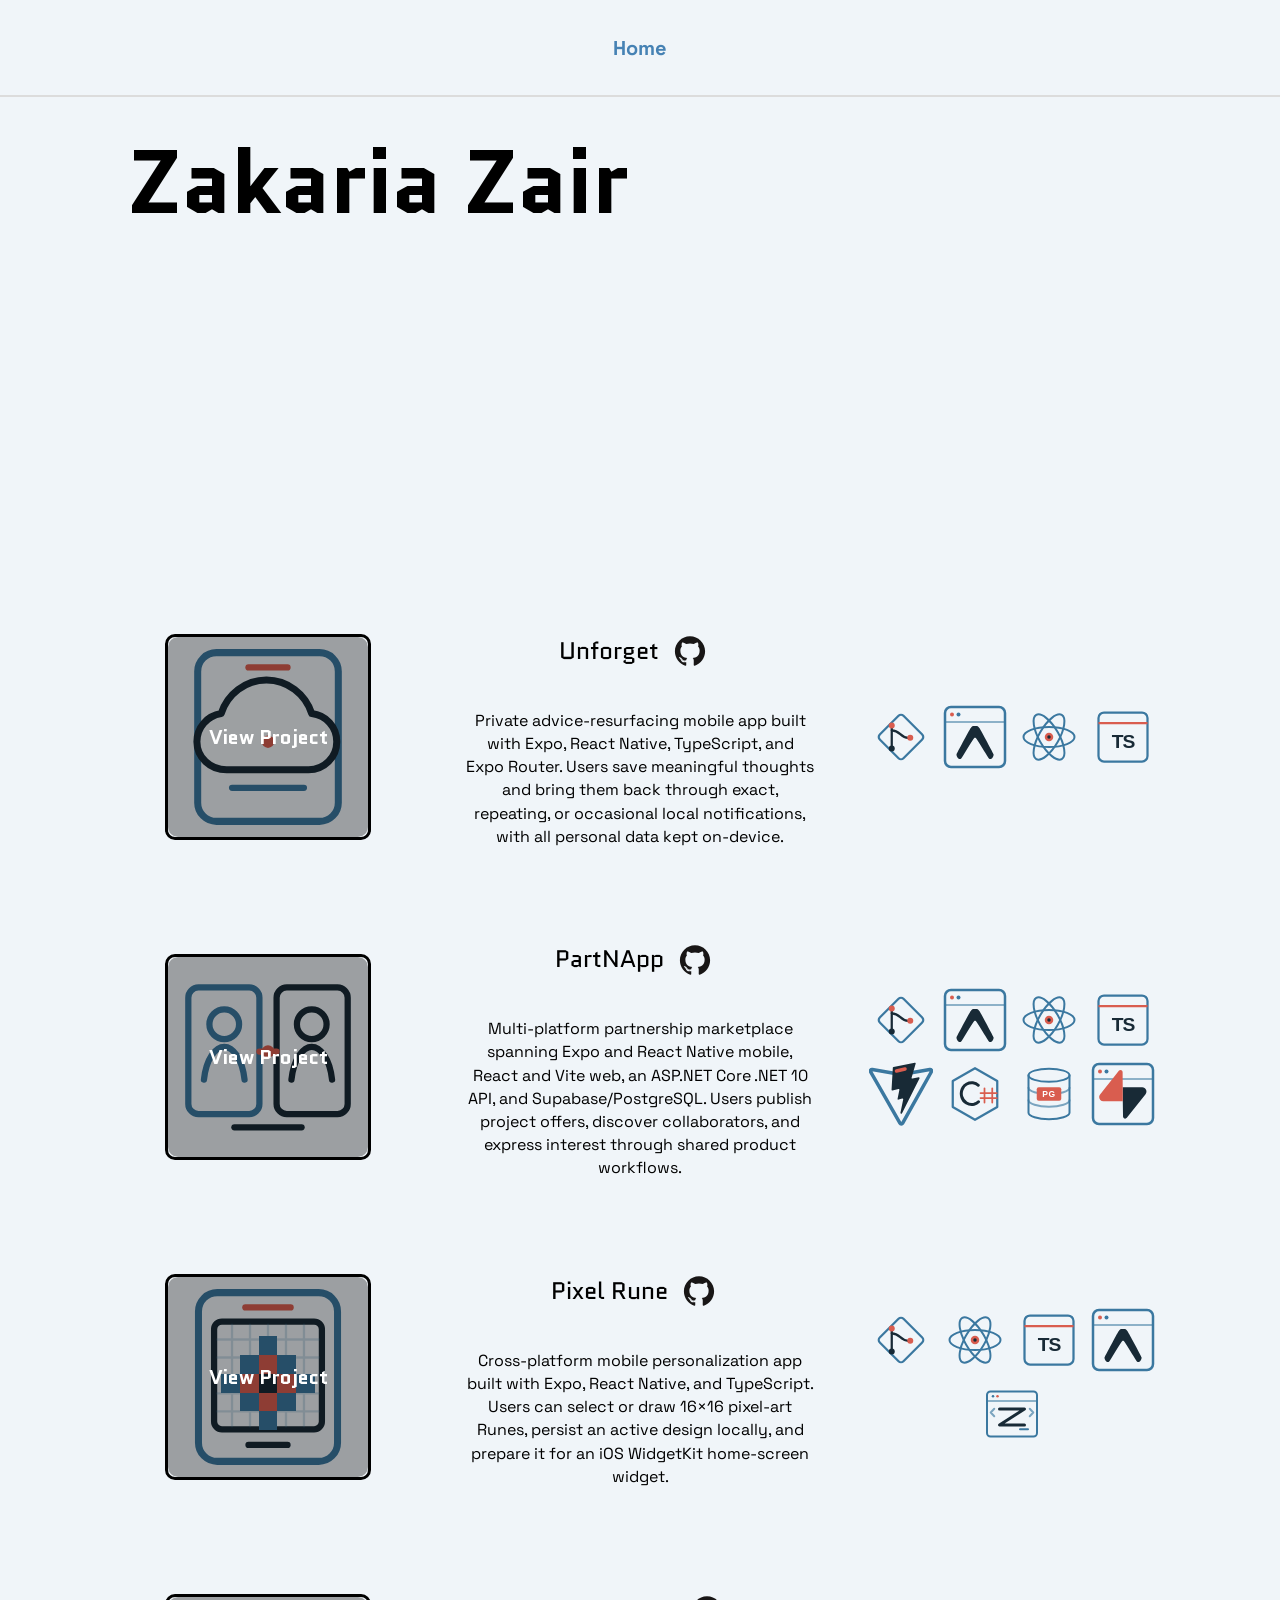
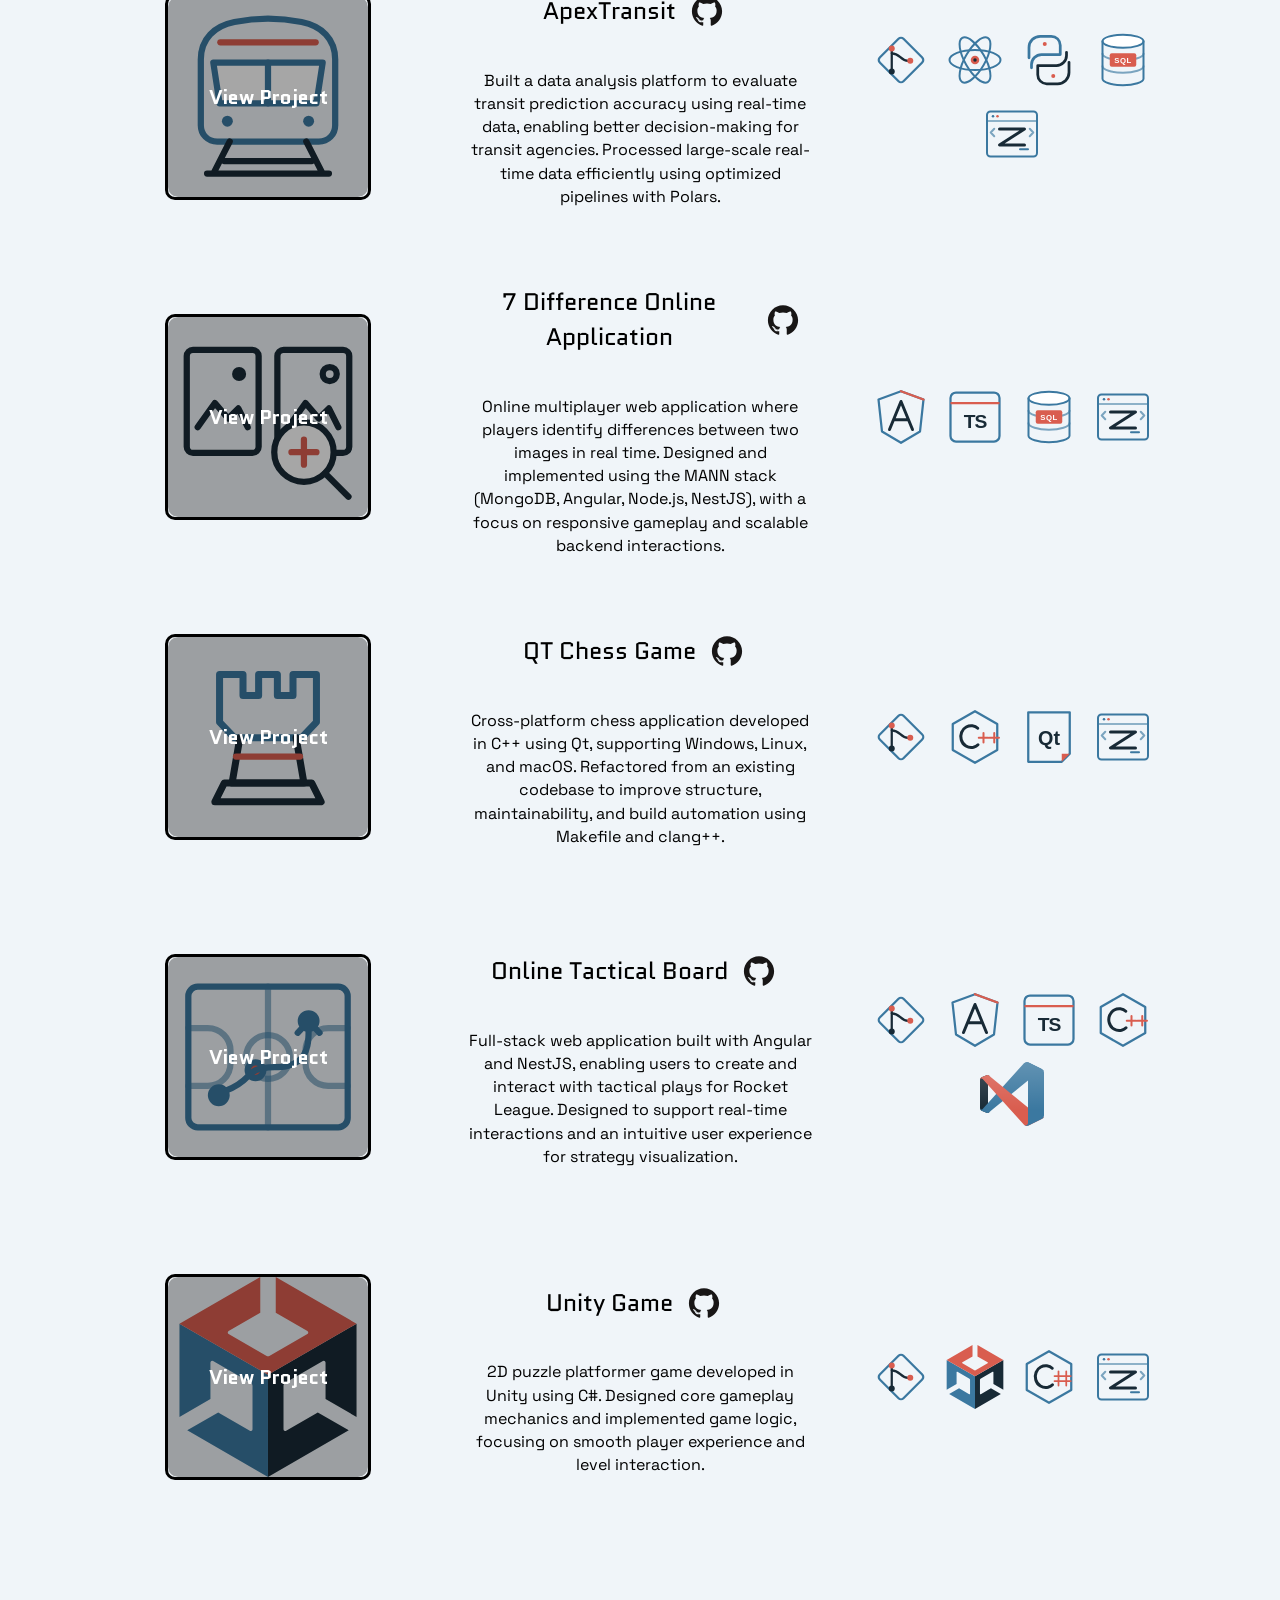
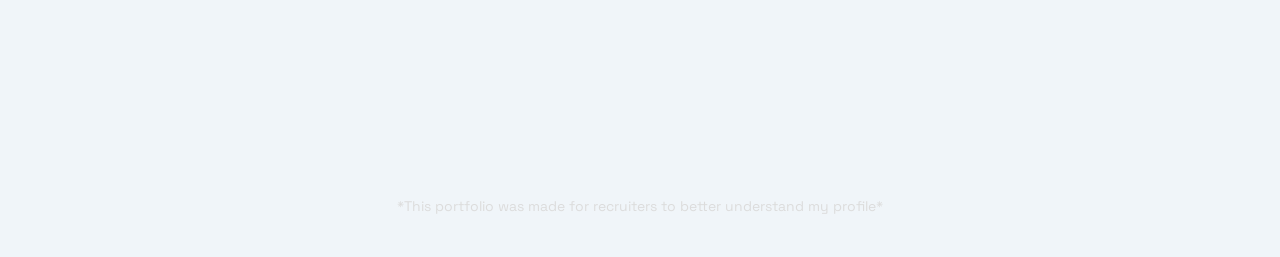
==== commit 666c41c6: "Improve project previews and refresh Unforget" ====
--- a/index.html
+++ b/index.html
@@ -16,8 +16,8 @@
         <script type="module" src="./index.js"></script>
     </head>
 
-    <div class="popup-holder"></div>
     <body>
+        <div class="popup-holder"></div>
         <!-- NAV BAR -->
         <nav class="nav-bar"></nav>
         <header>
--- a/index.css
+++ b/index.css
@@ -128,8 +128,9 @@
 .project-container {
     width: 85%;
     height: 320px;
-    display: flex;
-    justify-content: space-between;
+    display: grid;
+    grid-template-columns: 1fr minmax(260px, 32%) 1fr;
+    column-gap: clamp(12px, 2vw, 32px);
     align-items: center;
     transition:
         opacity 0.5s ease-in-out,
@@ -146,6 +147,7 @@
     display: flex;
     align-items: center;
     justify-content: center;
+    justify-self: center;
     & span {
         font-size: 20px;
         font-family: "Quantico", sans-serif;
@@ -172,7 +174,7 @@
 }
 
 .project-description {
-    width: 30%;
+    width: 100%;
     height: 80%;
     display: flex;
     align-items: center;
@@ -212,20 +214,28 @@
 }
 
 .project-logos {
-    display: flex;
-    align-items: center;
-    justify-content: center;
-    flex-direction: row;
-    width: 25%;
-    height: 128px;
+    --logo-size: clamp(54px, 5vw, 76px);
+    display: flex;
+    flex-flow: row wrap;
+    align-items: center;
+    align-content: center;
+    justify-content: center;
+    gap: 10px;
+    width: min(100%, 360px);
+    min-height: 128px;
+    justify-self: center;
+
     & img {
-        width: 64px;
-        height: 64px;
-        margin: 0 2px;
+        flex: 0 0 var(--logo-size);
+        width: var(--logo-size);
+        height: var(--logo-size);
+        margin: 0;
+        object-fit: contain;
         transition: 0.4s cubic-bezier(0.175, 0.885, 0.32, 1.275);
     }
     & img:hover {
-        transform: translate(0, -20px) scale(1.2);
+        z-index: 1;
+        transform: translateY(-8px) scale(1.12);
     }
 }
 
@@ -252,17 +262,31 @@
 }
 
 .popup-holder {
-    top: 0;
-    left: 0;
+    inset: 0;
+    box-sizing: border-box;
     display: none;
     align-items: center;
     justify-content: center;
-    position: absolute;
-    width: 100%;
-    height: 100%;
+    position: fixed;
+    width: 100vw;
+    height: 100dvh;
+    padding: 20px;
     z-index: 1000;
-    background-color: rgba(0, 0, 0, 0.7);
+    background-color: rgba(24, 42, 54, 0.78);
+    backdrop-filter: blur(4px);
     transition: opacity 0.5s cubic-bezier(0.19, 1, 0.22, 1);
+}
+
+@media screen and (max-width: 850px) {
+    .popup-holder {
+        padding: 12px;
+    }
+}
+
+@media screen and (max-width: 480px) {
+    .popup-holder {
+        padding: 0;
+    }
 }
 
 nav {
@@ -302,65 +326,64 @@
 
 @media screen and (max-width: 800px) {
     header {
-        height: 20vh;
+        height: 40vh;
     }
     .self-name {
         justify-content: center;
         margin-top: 50px;
         & h1 {
-            font-size: 30px;
+            font-size: 46px;
         }
     }
     .self-description {
         flex-direction: row-reverse;
         margin-top: 25px;
         & p {
-            font-size: 16px;
+            font-size: 18px;
         }
     }
     .self-profile {
         & p {
-            font-size: 11px;
+            font-size: 21px;
         }
     }
     .project-container {
-        height: 512px;
+        height: 700px;
+        display: flex;
         flex-direction: column;
+        margin-bottom: 400px;
     }
     .project-button {
-        width: 256px;
-        height: 128px;
+        width: 512px;
+        height: 256px;
         & span {
-            font-size: 8px;
+            font-size: 18px;
+            width: 512px;
+            height: 256px;
+        }
+        & img {
             width: 256px;
-            height: 128px;
-        }
-        & img {
-            width: 96px;
-            height: 96px;
+            height: 256px;
         }
     }
     .project-description {
-        height: 50%;
+        width: 100%;
         & p {
-            font-size: 8px;
+            font-size: 18px;
             text-align: center;
         }
     }
     .project-logos {
         width: 100%;
-        & img {
-            width: 64px;
-            height: 64px;
-        }
+        gap: 6px;
     }
     .project-title {
         & p {
-            font-size: 9px;
+            font-size: 29px;
         }
         & a img {
-            width: 12px;
-            height: 12px;
-        }
-    }
-}
+            width: 32px;
+            height: 32px;
+        }
+    }
+}
--- a/popup.css
+++ b/popup.css
@@ -1,165 +1,258 @@
 .pop-background {
-    width: 70%;
-    height: 85%;
-    border-radius: 20px;
-    background-color: white;
-    border: 3px solid whitesmoke;
-    border-radius: 25px;
-    box-shadow: 0px 0px 6px midnightblue;
+    position: relative;
+    box-sizing: border-box;
+    width: min(1180px, 100%);
+    height: min(780px, calc(100dvh - 40px));
+    min-height: min(540px, calc(100dvh - 40px));
+    padding: 0 clamp(18px, 2.5vw, 34px) clamp(18px, 2.5vw, 34px);
+    overflow: hidden;
+    display: grid;
+    grid-template-rows: auto minmax(0, 1fr);
+    border: 2px solid rgba(59, 120, 160, 0.35);
+    border-radius: 24px;
+    background-color: #ffffff;
+    box-shadow: 0 24px 70px rgba(24, 42, 54, 0.35);
+}
+
+.popup-close {
+    position: absolute;
+    z-index: 2;
+    top: 18px;
+    right: 20px;
+    width: 40px;
+    height: 40px;
+    padding: 0;
+    border: 1px solid rgba(24, 42, 54, 0.18);
+    border-radius: 50%;
+    background: #f0f5f9;
+    color: #182a36;
+    font: 400 27px/1 "Space Grotesk", system-ui, sans-serif;
+    cursor: pointer;
+    transition: 0.2s ease;
+}
+
+.popup-close:hover {
+    color: #ffffff;
+    border-color: #d95d4f;
+    background: #d95d4f;
+    transform: rotate(5deg) scale(1.05);
+}
+
+.popup-close:focus-visible,
+.slider-left:focus-visible,
+.slider-right:focus-visible {
+    outline: 3px solid rgba(59, 120, 160, 0.45);
+    outline-offset: 3px;
 }
 
 .project-name {
-    height: 15%;
-    display: flex;
-    align-items: center;
-    justify-content: center;
+    min-height: 82px;
+    padding: 0 58px;
+    display: flex;
+    align-items: center;
+    justify-content: center;
+    border-bottom: 1px solid rgba(24, 42, 54, 0.12);
     font-family: "Quantico", sans-serif;
-    & span {
-        font-size: 40px;
+}
+
+.project-name span {
+    width: 100%;
+    font-size: clamp(25px, 3vw, 38px);
+    line-height: 1.15;
+    text-align: center;
+}
+
+.project-slider-full-desc-holder {
+    min-width: 0;
+    min-height: 0;
+    padding-top: clamp(18px, 2.5vw, 30px);
+    display: grid;
+    grid-template-columns: minmax(0, 1.75fr) minmax(300px, 1fr);
+    gap: clamp(18px, 2.5vw, 30px);
+}
+
+.slider-holder {
+    min-width: 0;
+    min-height: 0;
+    padding: clamp(10px, 1.5vw, 18px);
+    display: grid;
+    grid-template-columns: 44px minmax(0, 1fr) 44px;
+    align-items: center;
+    gap: 10px;
+    overflow: hidden;
+    border: 1px solid rgba(59, 120, 160, 0.22);
+    border-radius: 18px;
+    background: #f0f5f9;
+}
+
+.content-holder {
+    min-width: 0;
+    min-height: 0;
+    width: 100%;
+    height: 100%;
+    margin: 0;
+    display: flex;
+    align-items: center;
+    justify-content: center;
+    overflow: hidden;
+}
+
+.content-holder img {
+    display: block;
+    width: auto;
+    height: auto;
+    max-width: 100%;
+    max-height: 100%;
+    object-fit: contain;
+    border-radius: 8px;
+    box-shadow: 0 10px 24px rgba(24, 42, 54, 0.22);
+}
+
+.slider-left,
+.slider-right {
+    width: 44px;
+    height: 44px;
+    padding: 7px;
+    display: flex;
+    align-items: center;
+    justify-content: center;
+    border: 1px solid rgba(24, 42, 54, 0.14);
+    border-radius: 50%;
+    background: rgba(255, 255, 255, 0.88);
+    cursor: pointer;
+    transition: 0.2s ease;
+}
+
+.slider-left img,
+.slider-right img {
+    width: 100%;
+    height: 100%;
+    object-fit: contain;
+}
+
+.slider-left:hover:not(:disabled),
+.slider-right:hover:not(:disabled) {
+    border-color: #3b78a0;
+    transform: scale(1.08);
+}
+
+.slider-left:disabled,
+.slider-right:disabled {
+    opacity: 0.25;
+    cursor: default;
+}
+
+.project-full-description {
+    min-width: 0;
+    min-height: 0;
+    padding: clamp(22px, 3vw, 38px);
+    overflow-y: auto;
+    display: flex;
+    align-items: center;
+    justify-content: center;
+    border-left: 5px solid #d95d4f;
+    border-radius: 16px;
+    background: #f7f9fb;
+}
+
+.project-full-description span {
+    width: 100%;
+    max-width: 38ch;
+    font-size: clamp(14px, 1.25vw, 17px);
+    line-height: 1.65;
+    text-align: left;
+}
+
+@media screen and (max-width: 850px) {
+    .pop-background {
         width: 100%;
-        text-align: center;
-    }
-}
-.project-slider-full-desc-holder {
-    height: 70%;
-    display: flex;
-    flex-direction: row;
-    align-items: center;
-    justify-content: center;
-}
-.slider-holder {
-    height: 100%;
-    width: 65%;
-    display: flex;
-    align-items: center;
-    justify-content: space-evenly;
-}
-.project-full-description {
-    height: 60%;
-    width: 35%;
-    padding: 2% 2%;
-    border-left: 2px solid black;
-    display: flex;
-    align-items: center;
-    justify-content: center;
-    & span {
-        text-align: center;
-        font-size: 14px;
-        width: 100%;
-        height: 100%;
-    }
-}
-
-.slider-left {
-    width: 50px;
-    & img {
-        width: 50px;
-        height: 50px;
-        transition: 0.05s cubic-bezier(0.445, 0.05, 0.55, 0.95);
-    }
-    & img:hover {
-        transform: scale(1.2);
-    }
-}
-.content-holder {
-    width: 70%;
-    height: 100%;
-    display: flex;
-    align-items: center;
-    justify-content: center;
-    & img {
-        height: 400px;
-        min-width: 250px;
-        border-radius: 3px;
-        box-shadow: 5px 5px 10px rgba(0, 0, 0, 0.45);
-    }
-}
-.slider-right {
-    width: 50px;
-    & img {
-        width: 50px;
-        height: 50px;
-        transition: 0.05s cubic-bezier(0.445, 0.05, 0.55, 0.95);
-    }
-    & img:hover {
-        transform: scale(1.2);
-    }
-}
-
-/*   */
-/* M */
-/* E */
-/* D */
-/* I */
-/* A */
-/*   */
-/* S */
-/* C */
-/* R */
-/* E */
-/* E */
-/* N */
-/*   */
-
-@media screen and (max-width: 1050px) {
+        height: min(900px, calc(100dvh - 24px));
+        min-height: 0;
+        padding: 0 16px 16px;
+        border-radius: 18px;
+    }
+
+    .popup-close {
+        top: 12px;
+        right: 14px;
+        width: 36px;
+        height: 36px;
+        font-size: 24px;
+    }
+
+    .project-name {
+        min-height: 62px;
+        padding: 0 46px;
+    }
+
+    .project-name span {
+        font-size: clamp(21px, 5vw, 29px);
+    }
+
+    .project-slider-full-desc-holder {
+        padding-top: 14px;
+        grid-template-columns: 1fr;
+        grid-template-rows: minmax(0, 58%) minmax(0, 42%);
+        gap: 14px;
+    }
+
+    .slider-holder {
+        padding: 9px;
+        grid-template-columns: 38px minmax(0, 1fr) 38px;
+        gap: 6px;
+        border-radius: 14px;
+    }
+
+    .slider-left,
+    .slider-right {
+        width: 38px;
+        height: 38px;
+        padding: 6px;
+    }
+
+    .project-full-description {
+        padding: 18px clamp(18px, 5vw, 34px);
+        align-items: flex-start;
+        border-top: 4px solid #d95d4f;
+        border-left: 0;
+        border-radius: 14px;
+    }
+
+    .project-full-description span {
+        max-width: 60ch;
+        margin: auto;
+        font-size: clamp(13px, 3vw, 15px);
+        line-height: 1.55;
+    }
+}
+
+@media screen and (max-width: 480px) {
     .pop-background {
-        width: 95%;
-        height: 80%;
-        border-radius: 10px;
-        background-color: white;
-    }
-    .project-name {
-        height: 5%;
-        & span {
-            font-size: 20px;
-        }
-    }
+        height: 100dvh;
+        padding: 0 10px 10px;
+        border: 0;
+        border-radius: 0;
+    }
+
+    .project-slider-full-desc-holder {
+        grid-template-rows: minmax(0, 52%) minmax(0, 48%);
+        gap: 10px;
+        padding-top: 10px;
+    }
+
     .slider-holder {
-        height: 45%;
-        width: 100%;
-        padding: 5% 0%;
-
-        & .slider-left {
-            display: flex;
-            align-items: center;
-            justify-content: center;
-            & img {
-                width: 20px;
-                height: 20px;
-            }
-        }
-
-        & .slider-right {
-            display: flex;
-            align-items: center;
-            justify-content: center;
-            & img {
-                width: 20px;
-                height: 20px;
-            }
-        }
-    }
-    .project-slider-full-desc-holder {
-        height: 95%;
-        flex-direction: column;
-    }
+        grid-template-columns: 32px minmax(0, 1fr) 32px;
+        padding: 6px;
+    }
+
+    .slider-left,
+    .slider-right {
+        width: 32px;
+        height: 32px;
+        padding: 5px;
+    }
+
     .project-full-description {
-        width: 90%;
-        height: 55%;
-        display: flex;
-        align-items: center;
-        justify-content: center;
-        border-left: none;
-        border-top: 2px solid black;
-        & span {
-            font-size: 11px;
-        }
-    }
-    .content-holder {
-        & img {
-            height: 170px;
-            min-height: 90px;
-            min-width: 70px;
-        }
-    }
-}
+        padding: 15px 16px;
+    }
+}
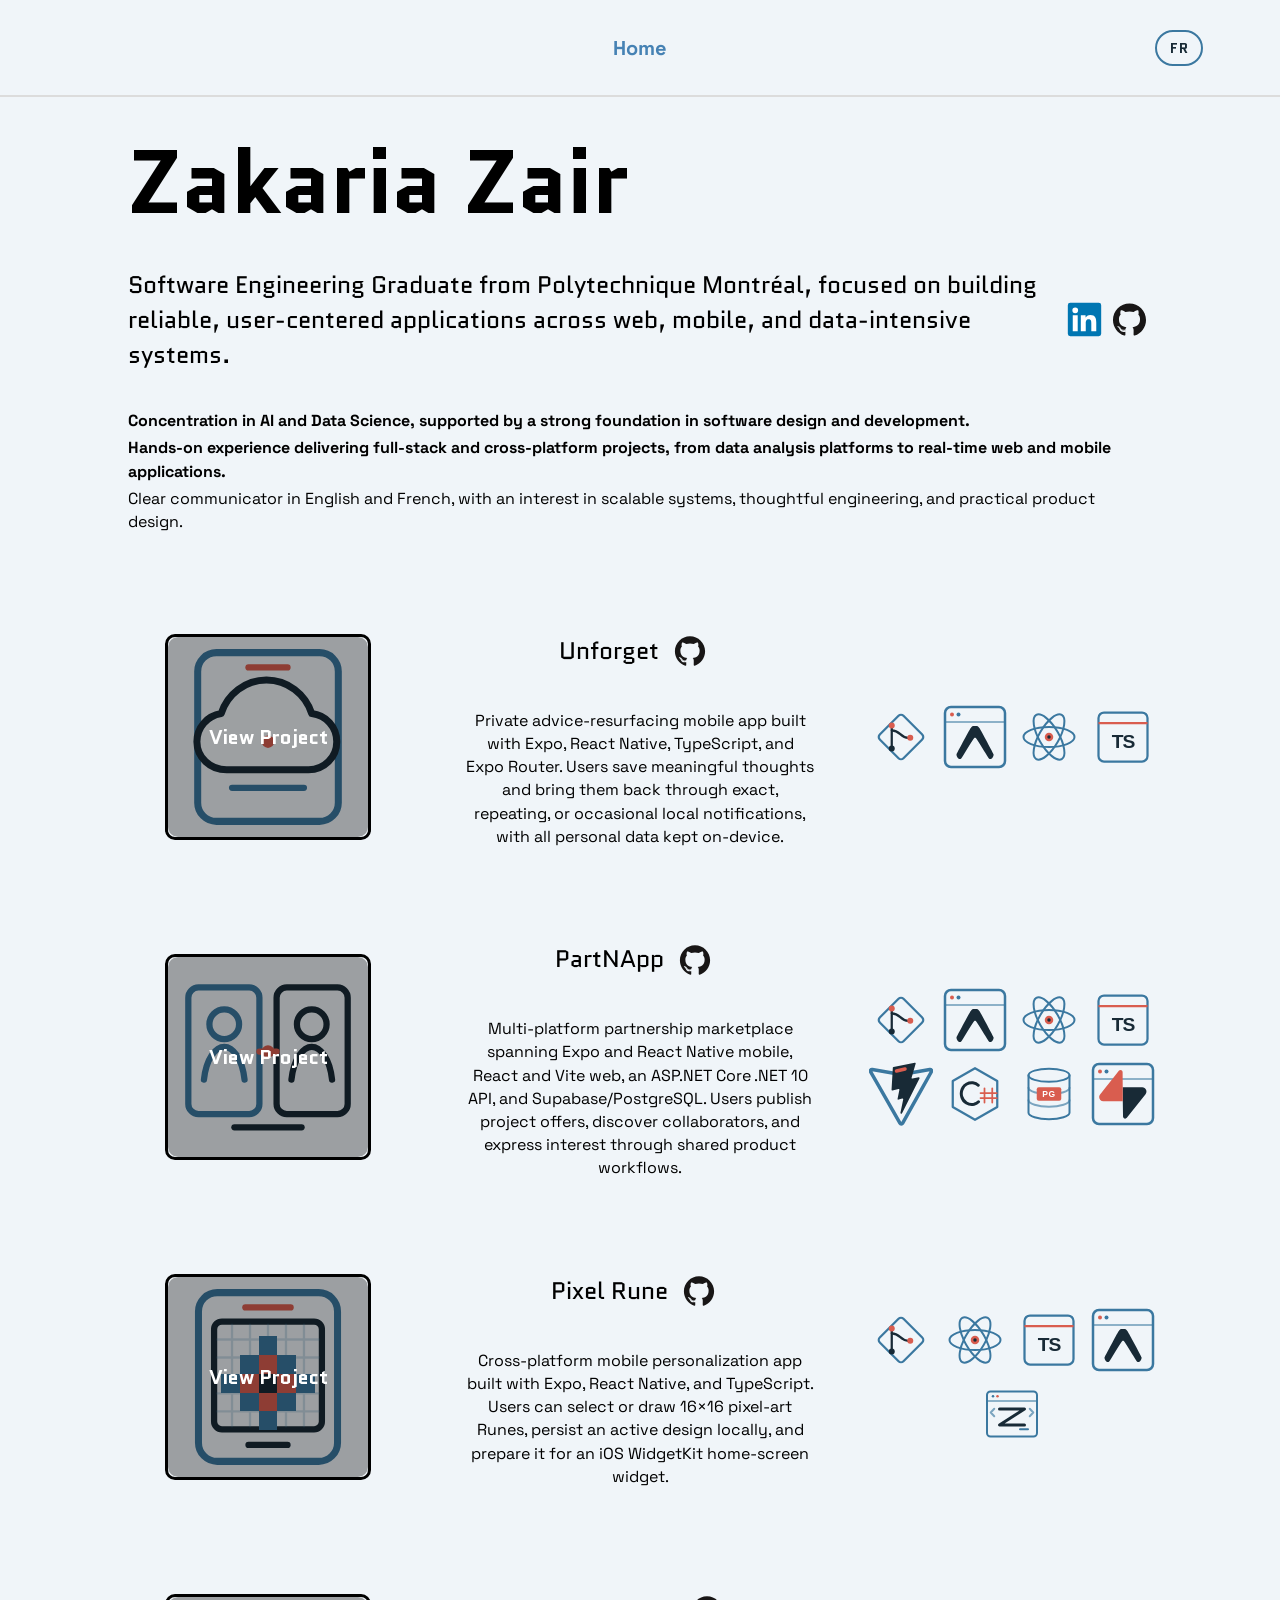
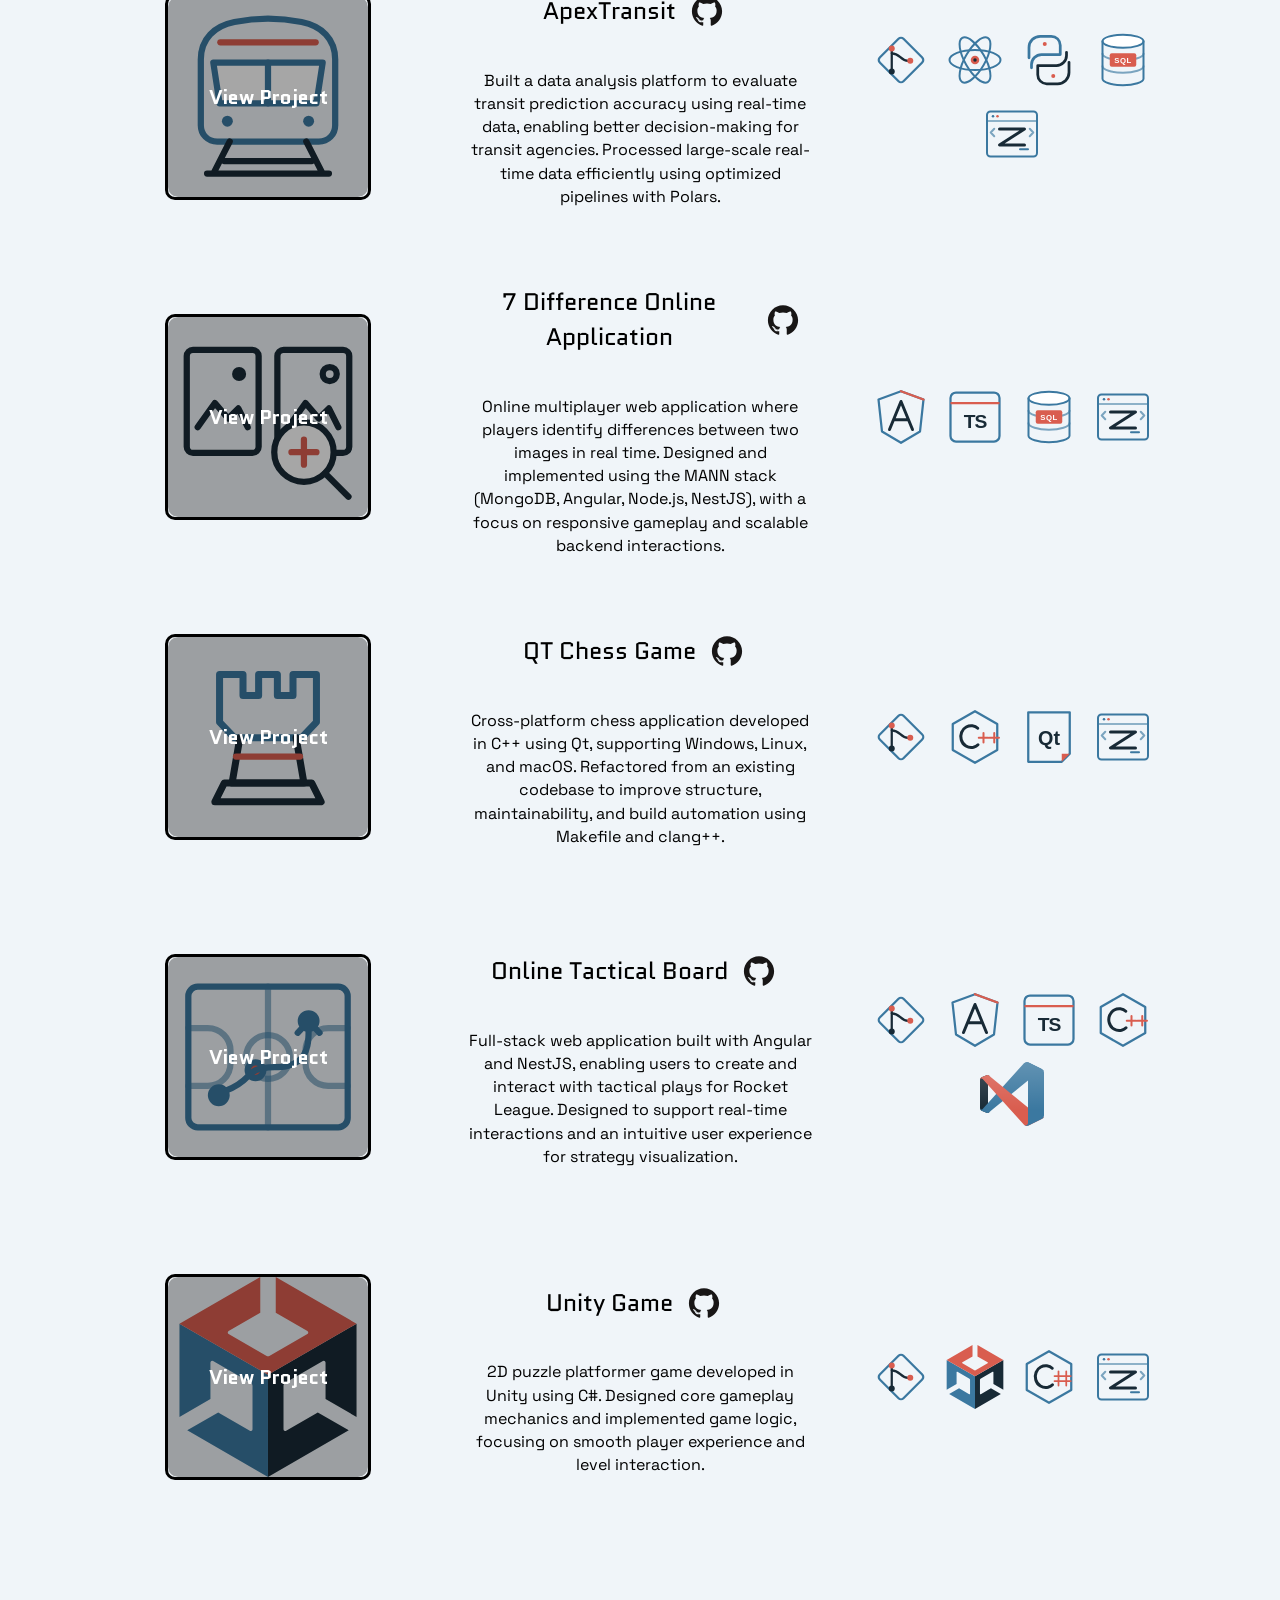
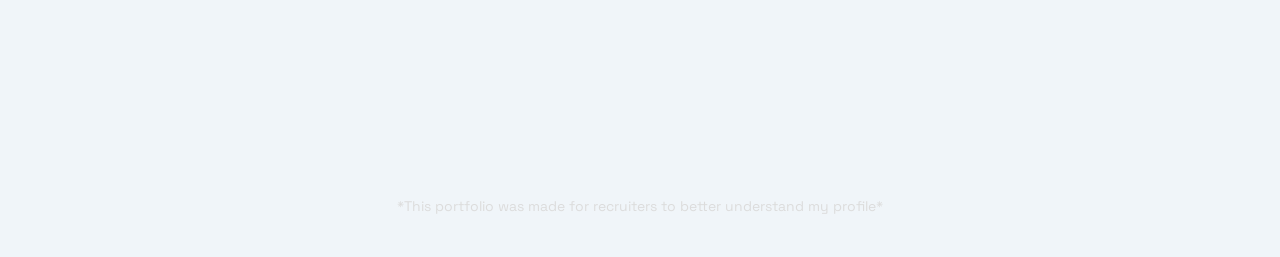
==== commit bbfbffae: "Add French portfolio translation toggle" ====
--- a/index.html
+++ b/index.html
@@ -1,5 +1,5 @@
 <!doctype html>
-<html leng="en">
+<html lang="en">
     <head>
         <meta charset="UTF-8" />
         <meta name="viewport" content="width=device-width, initial-scale=1.0" />
@@ -16,7 +16,7 @@
         <script type="module" src="./index.js"></script>
     </head>
 
-    <body>
+    <body id="top">
         <div class="popup-holder"></div>
         <!-- NAV BAR -->
         <nav class="nav-bar"></nav>
--- a/index.css
+++ b/index.css
@@ -309,6 +309,36 @@
     }
 }
 
+.nav-language-toggle {
+    position: absolute;
+    right: clamp(18px, 6vw, 88px);
+    min-width: 48px;
+    height: 36px;
+    padding: 0 12px;
+    border: 2px solid #3b78a0;
+    border-radius: 18px;
+    background: transparent;
+    color: #182a36;
+    font-family: "Quantico", sans-serif;
+    font-size: 14px;
+    font-weight: 700;
+    letter-spacing: 0.05em;
+    cursor: pointer;
+    transition: 0.2s ease;
+}
+
+.nav-language-toggle:hover {
+    border-color: #d95d4f;
+    background: #d95d4f;
+    color: #ffffff;
+    transform: translateY(-2px);
+}
+
+.nav-language-toggle:focus-visible {
+    outline: 3px solid rgba(59, 120, 160, 0.4);
+    outline-offset: 3px;
+}
+
 /*   */
 /* M */
 /* E */
@@ -386,4 +416,7 @@
             height: 32px;
         }
     }
-}
+    .nav-language-toggle {
+        right: 20px;
+    }
+}
